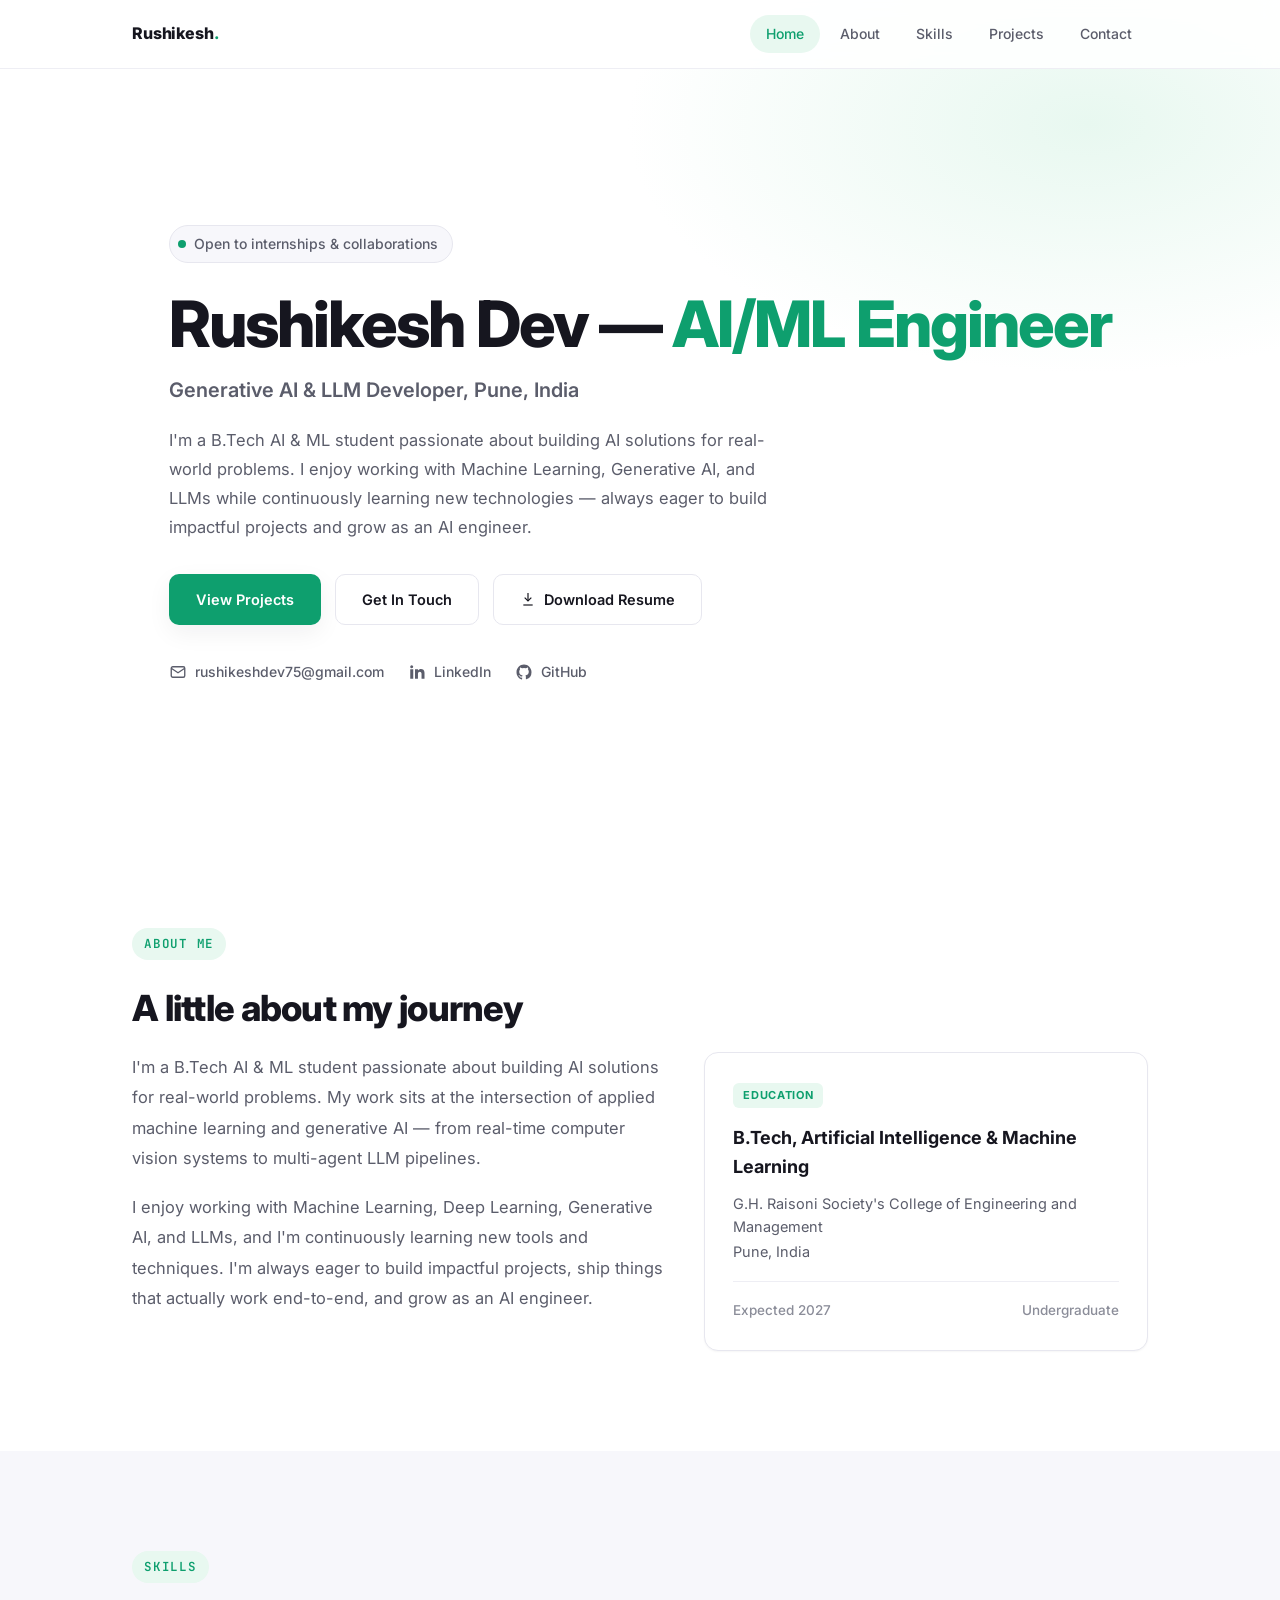
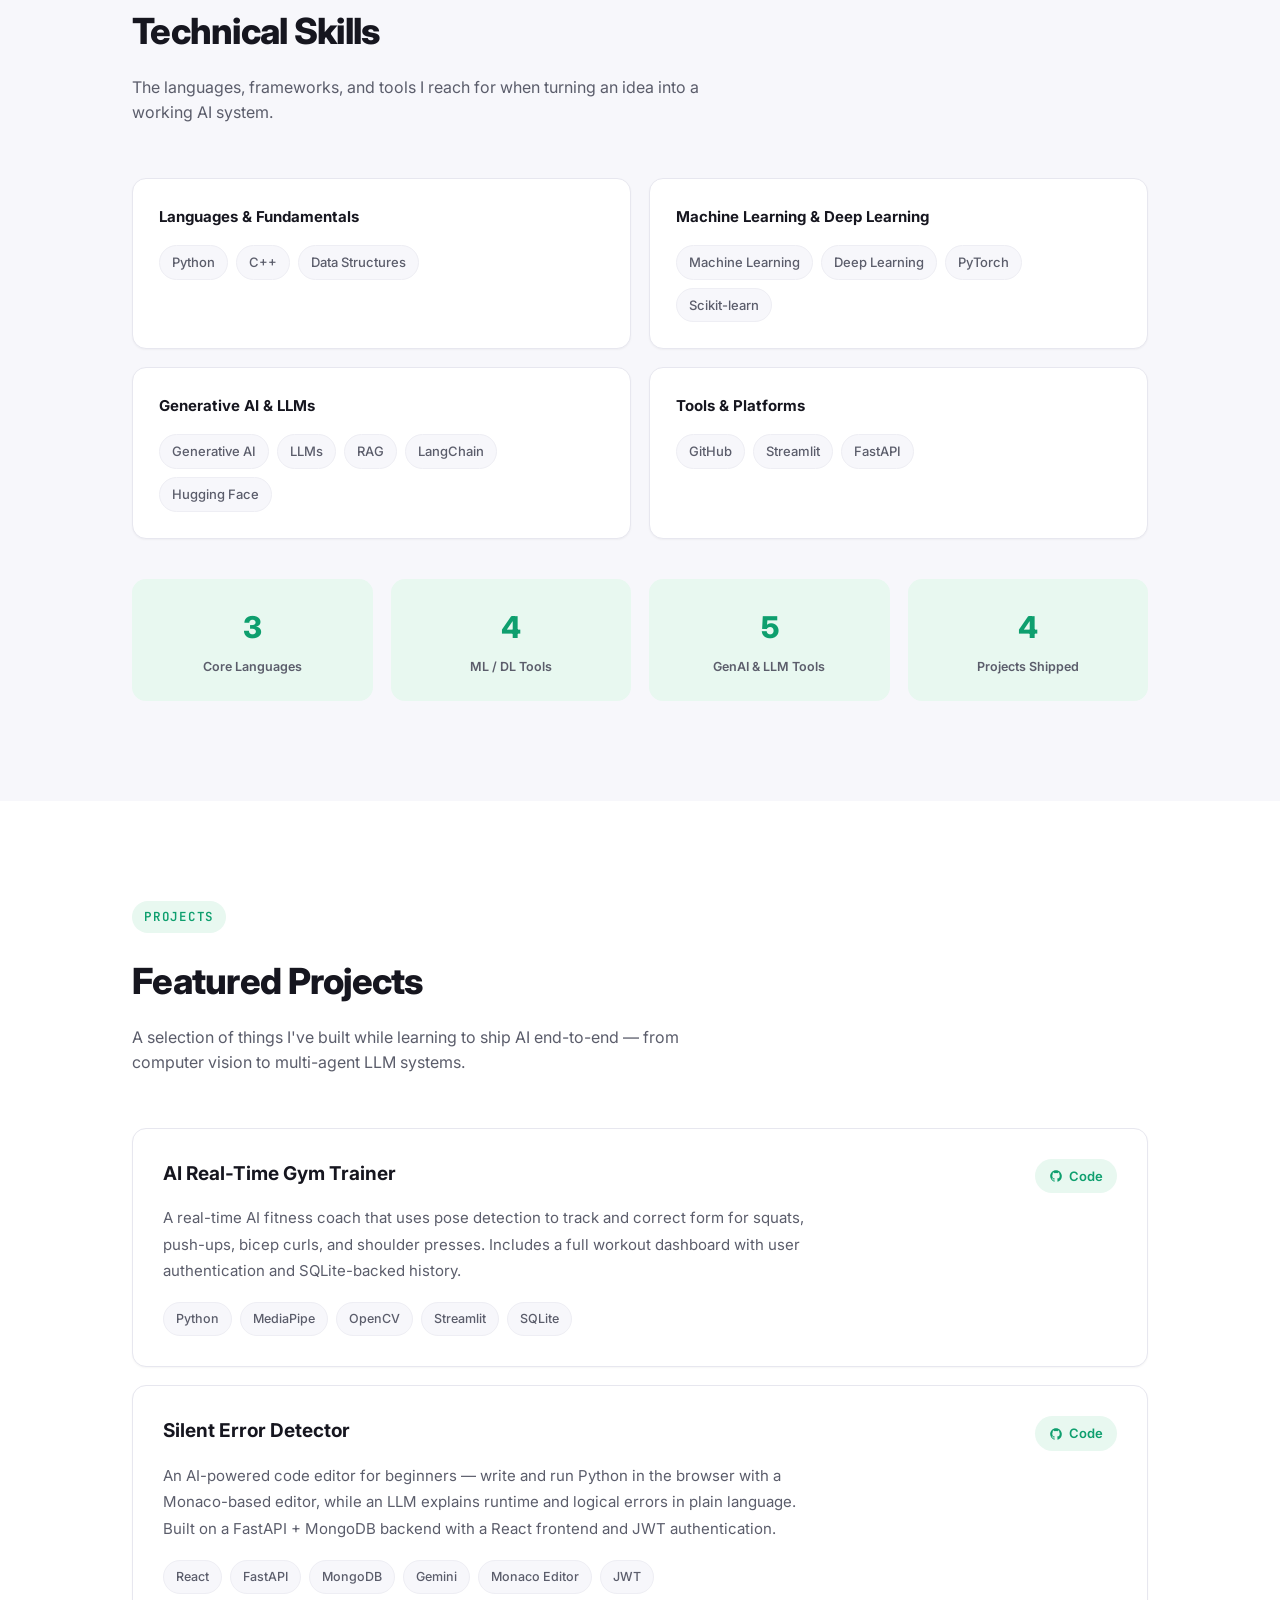
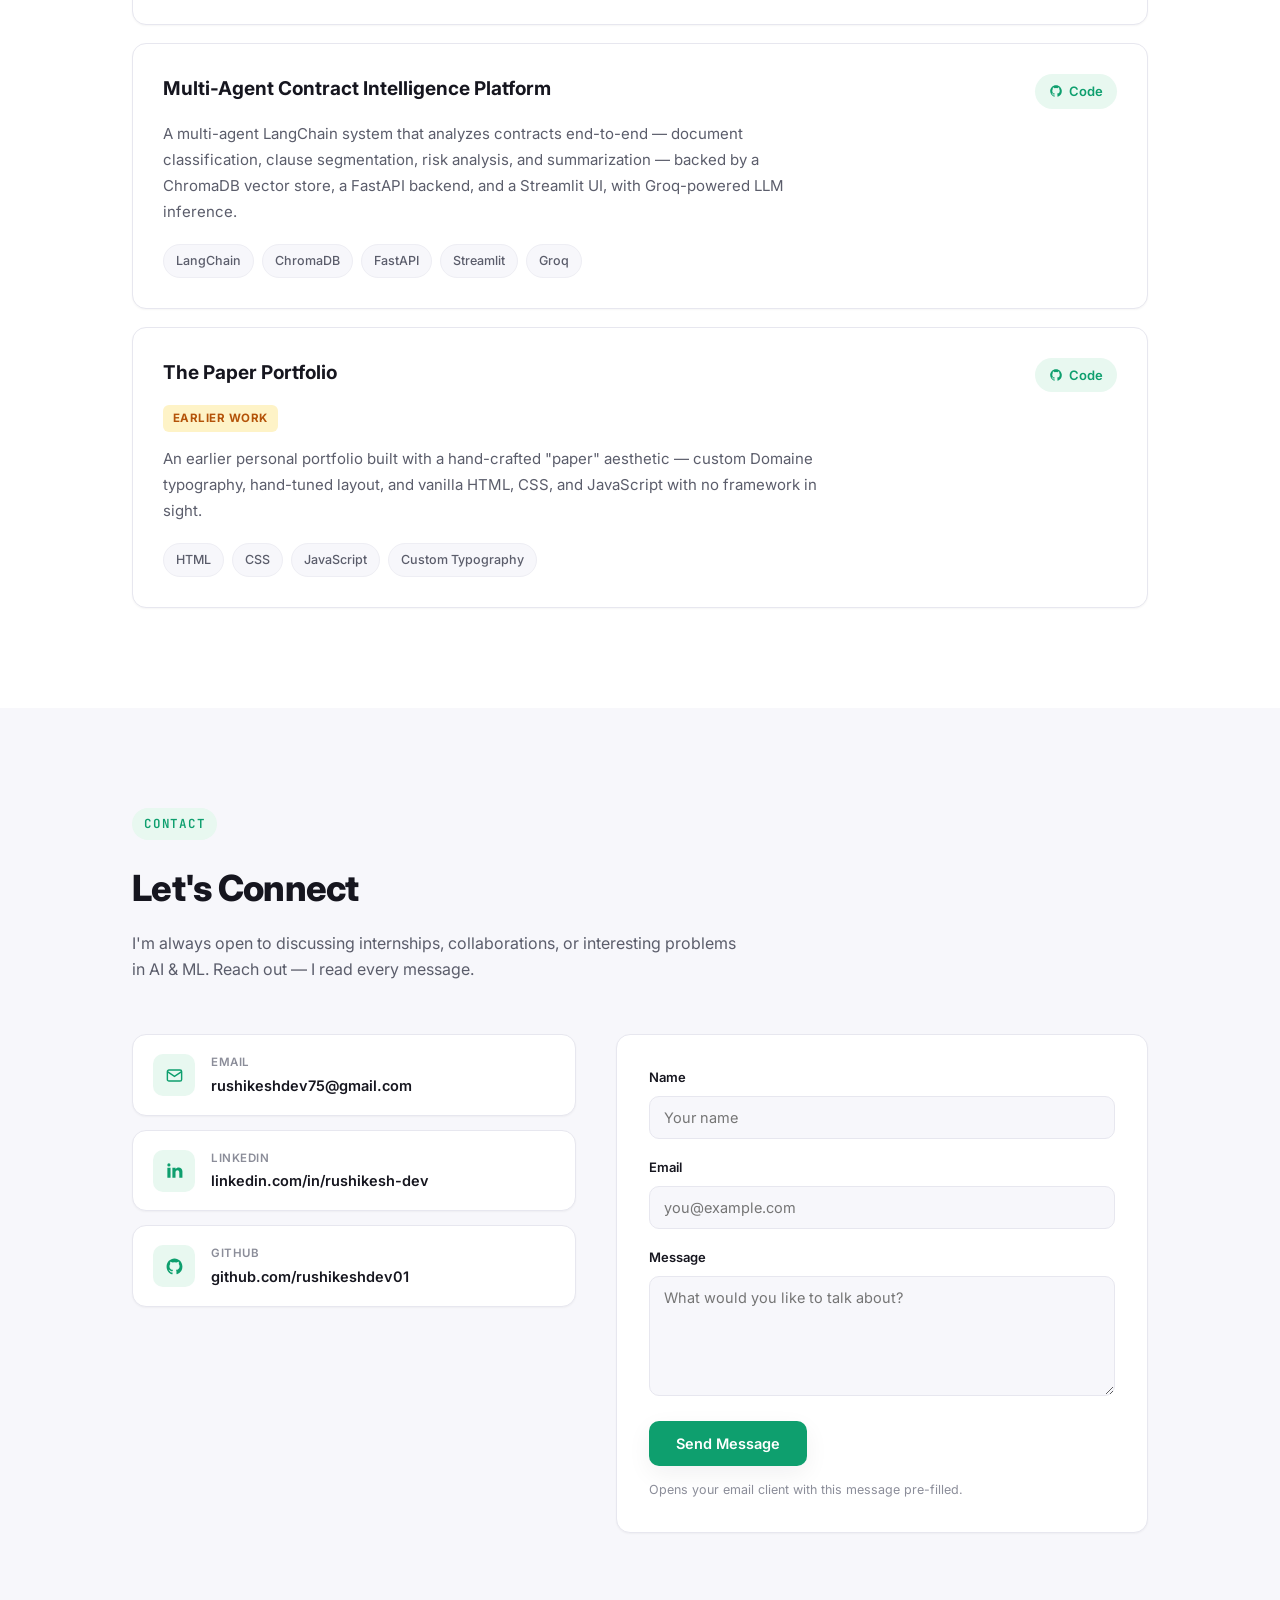
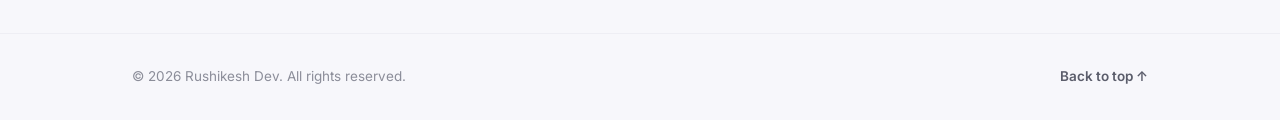
==== index.html @ 5ed6853f "change" ====
<!doctype html>
<html lang="en">
  <head>
    <meta charset="UTF-8" />
    <meta name="viewport" content="width=device-width, initial-scale=1.0" />
    <title>Rushikesh Dev — AI/ML Engineer</title>
    <meta
      name="description"
      content="Rushikesh Dev — B.Tech AI &amp; ML student building real-world AI solutions with Machine Learning, Generative AI, and LLMs."
    />
    <link rel="icon" href="data:," />
    <link rel="preconnect" href="https://fonts.googleapis.com" />
    <link rel="preconnect" href="https://fonts.gstatic.com" crossorigin />
    <link
      href="https://fonts.googleapis.com/css2?family=Inter:wght@400;500;600;700;800&family=JetBrains+Mono:wght@400;500;600&display=swap"
      rel="stylesheet"
    />
    <link rel="stylesheet" href="styles.css" />
  </head>
  <body>
    <header class="site-nav">
      <div class="nav-inner">
        <a href="#home" class="logo"
          >Rushikesh<span class="accent-dot">.</span></a
        >
        <nav class="nav-links" id="navLinks">
          <a href="#home">Home</a>
          <a href="#about">About</a>
          <a href="#skills">Skills</a>
          <a href="#projects">Projects</a>
          <a href="#contact">Contact</a>
        </nav>
        <button
          class="nav-toggle"
          id="navToggle"
          aria-label="Toggle navigation"
          aria-expanded="false"
        >
          <span></span>
        </button>
      </div>
    </header>

    <main>
      <!-- ================= HERO ================= -->
      <section id="home" class="hero">
        <div class="wrap">
          <span class="hero-eyebrow"
            ><span class="pulse"></span>Open to internships &amp;
            collaborations</span
          >
          <h1>
            Rushikesh Dev — <span class="accent-text">AI/ML Engineer</span>
          </h1>
          <p class="role">Generative AI &amp; LLM Developer, Pune, India</p>
          <p class="hero-about">
            I'm a B.Tech AI &amp; ML student passionate about building AI
            solutions for real-world problems. I enjoy working with Machine
            Learning, Generative AI, and LLMs while continuously learning new
            technologies — always eager to build impactful projects and grow as
            an AI engineer.
          </p>
          <div class="hero-actions">
            <a href="#projects" class="btn btn-primary">View Projects</a>
            <a href="#contact" class="btn btn-ghost">Get In Touch</a>
            <a href="resume.pdf" download class="btn btn-ghost">
              <svg
                viewBox="0 0 24 24"
                fill="none"
                stroke="currentColor"
                stroke-width="1.8"
                width="16"
                height="16"
              >
                <path d="M12 3v12" />
                <path d="m7 10 5 5 5-5" />
                <path d="M5 21h14" />
              </svg>
              Download Resume
            </a>
          </div>
          <div class="hero-links">
            <a href="mailto:rushikeshdev75@gmail.com">
              <svg
                viewBox="0 0 24 24"
                fill="none"
                stroke="currentColor"
                stroke-width="1.8"
              >
                <rect x="3" y="5" width="18" height="14" rx="2" />
                <path d="m3 7 9 6 9-6" />
              </svg>
              rushikeshdev75@gmail.com
            </a>
            <a
              href="https://www.linkedin.com/in/rushikesh-dev-4179a4244/"
              target="_blank"
              rel="noopener noreferrer"
            >
              <svg viewBox="0 0 24 24" fill="currentColor">
                <path
                  d="M6.94 5a2 2 0 1 1-4-.002 2 2 0 0 1 4 .002ZM7 8.48H3V21h4V8.48Zm6.32 0H9.34V21h3.94v-6.57c0-3.66 4.77-3.96 4.77 0V21H22v-7.93c0-6.17-7.06-5.94-8.68-2.91V8.48Z"
                />
              </svg>
              LinkedIn
            </a>
            <a
              href="https://github.com/rushikeshdev01"
              target="_blank"
              rel="noopener noreferrer"
            >
              <svg viewBox="0 0 24 24" fill="currentColor">
                <path
                  d="M12 2C6.48 2 2 6.58 2 12.2c0 4.49 2.87 8.3 6.84 9.65.5.1.68-.22.68-.49v-1.9c-2.78.62-3.37-1.36-3.37-1.36-.46-1.2-1.11-1.52-1.11-1.52-.91-.63.07-.62.07-.62 1 .07 1.53 1.05 1.53 1.05.9 1.56 2.34 1.11 2.91.85.09-.66.35-1.11.64-1.37-2.22-.26-4.56-1.13-4.56-5.02 0-1.11.39-2.02 1.03-2.73-.1-.26-.45-1.3.1-2.71 0 0 .84-.27 2.75 1.05a9.3 9.3 0 0 1 5 0c1.9-1.32 2.74-1.05 2.74-1.05.55 1.41.2 2.45.1 2.71.64.71 1.03 1.62 1.03 2.73 0 3.9-2.34 4.76-4.57 5.01.36.32.68.94.68 1.9v2.82c0 .27.18.6.69.49A10.03 10.03 0 0 0 22 12.2C22 6.58 17.52 2 12 2Z"
                />
              </svg>
              GitHub
            </a>
          </div>
        </div>
      </section>

      <!-- ================= ABOUT ================= -->
      <section id="about">
        <div class="wrap">
          <div class="section-inner">
            <span class="eyebrow">About Me</span>
            <h2 class="section-heading">A little about my journey</h2>
          </div>
          <div class="about-grid">
            <div class="about-text">
              <p>
                I'm a B.Tech AI &amp; ML student passionate about building AI
                solutions for real-world problems. My work sits at the
                intersection of applied machine learning and generative AI —
                from real-time computer vision systems to multi-agent LLM
                pipelines.
              </p>
              <p>
                I enjoy working with Machine Learning, Deep Learning, Generative
                AI, and LLMs, and I'm continuously learning new tools and
                techniques. I'm always eager to build impactful projects, ship
                things that actually work end-to-end, and grow as an AI
                engineer.
              </p>
            </div>
            <div class="edu-card">
              <span class="edu-badge">EDUCATION</span>
              <div class="edu-degree">
                B.Tech, Artificial Intelligence &amp; Machine Learning
              </div>
              <div class="edu-school">
                G.H. Raisoni Society's College of Engineering and Management
              </div>
              <div class="edu-school">Pune, India</div>
              <div class="edu-meta">
                <span>Expected 2027</span>
                <span>Undergraduate</span>
              </div>
            </div>
          </div>
        </div>
      </section>

      <!-- ================= SKILLS ================= -->
      <section id="skills" style="background: var(--bg-soft)">
        <div class="wrap">
          <div class="section-inner">
            <span class="eyebrow">Skills</span>
            <h2 class="section-heading">Technical Skills</h2>
            <p class="section-lede">
              The languages, frameworks, and tools I reach for when turning an
              idea into a working AI system.
            </p>
          </div>

          <div class="skills-grid">
            <div class="skill-card">
              <h3>Languages &amp; Fundamentals</h3>
              <div class="tag-row">
                <span class="tag">Python</span>
                <span class="tag">C++</span>
                <span class="tag">Data Structures</span>
              </div>
            </div>
            <div class="skill-card">
              <h3>Machine Learning &amp; Deep Learning</h3>
              <div class="tag-row">
                <span class="tag">Machine Learning</span>
                <span class="tag">Deep Learning</span>
                <span class="tag">PyTorch</span>
                <span class="tag">Scikit-learn</span>
              </div>
            </div>
            <div class="skill-card">
              <h3>Generative AI &amp; LLMs</h3>
              <div class="tag-row">
                <span class="tag">Generative AI</span>
                <span class="tag">LLMs</span>
                <span class="tag">RAG</span>
                <span class="tag">LangChain</span>
                <span class="tag">Hugging Face</span>
              </div>
            </div>
            <div class="skill-card">
              <h3>Tools &amp; Platforms</h3>
              <div class="tag-row">
                <span class="tag">GitHub</span>
                <span class="tag">Streamlit</span>
                <span class="tag">FastAPI</span>
              </div>
            </div>
          </div>

          <div class="skills-stats">
            <div class="stat">
              <div class="num">3</div>
              <div class="label">Core Languages</div>
            </div>
            <div class="stat">
              <div class="num">4</div>
              <div class="label">ML / DL Tools</div>
            </div>
            <div class="stat">
              <div class="num">5</div>
              <div class="label">GenAI &amp; LLM Tools</div>
            </div>
            <div class="stat">
              <div class="num">4</div>
              <div class="label">Projects Shipped</div>
            </div>
          </div>
        </div>
      </section>

      <!-- ================= PROJECTS ================= -->
      <section id="projects">
        <div class="wrap">
          <div class="section-inner">
            <span class="eyebrow">Projects</span>
            <h2 class="section-heading">Featured Projects</h2>
            <p class="section-lede">
              A selection of things I've built while learning to ship AI
              end-to-end — from computer vision to multi-agent LLM systems.
            </p>
          </div>

          <div class="projects-list">
            <article class="project-card">
              <div class="project-head">
                <h3 class="project-title">AI Real-Time Gym Trainer</h3>
                <a
                  class="project-link"
                  href="https://github.com/rushikeshdev01/real-time-ai-gym-trainer"
                  target="_blank"
                  rel="noopener noreferrer"
                >
                  <svg viewBox="0 0 24 24" fill="currentColor">
                    <path
                      d="M12 2C6.48 2 2 6.58 2 12.2c0 4.49 2.87 8.3 6.84 9.65.5.1.68-.22.68-.49v-1.9c-2.78.62-3.37-1.36-3.37-1.36-.46-1.2-1.11-1.52-1.11-1.52-.91-.63.07-.62.07-.62 1 .07 1.53 1.05 1.53 1.05.9 1.56 2.34 1.11 2.91.85.09-.66.35-1.11.64-1.37-2.22-.26-4.56-1.13-4.56-5.02 0-1.11.39-2.02 1.03-2.73-.1-.26-.45-1.3.1-2.71 0 0 .84-.27 2.75 1.05a9.3 9.3 0 0 1 5 0c1.9-1.32 2.74-1.05 2.74-1.05.55 1.41.2 2.45.1 2.71.64.71 1.03 1.62 1.03 2.73 0 3.9-2.34 4.76-4.57 5.01.36.32.68.94.68 1.9v2.82c0 .27.18.6.69.49A10.03 10.03 0 0 0 22 12.2C22 6.58 17.52 2 12 2Z"
                    />
                  </svg>
                  Code
                </a>
              </div>
              <p class="project-desc">
                A real-time AI fitness coach that uses pose detection to track
                and correct form for squats, push-ups, bicep curls, and shoulder
                presses. Includes a full workout dashboard with user
                authentication and SQLite-backed history.
              </p>
              <div class="project-tags">
                <span class="tag">Python</span>
                <span class="tag">MediaPipe</span>
                <span class="tag">OpenCV</span>
                <span class="tag">Streamlit</span>
                <span class="tag">SQLite</span>
              </div>
            </article>

            <article class="project-card">
              <div class="project-head">
                <h3 class="project-title">Silent Error Detector</h3>
                <a
                  class="project-link"
                  href="https://github.com/rushikeshdev01/silent-error-detector"
                  target="_blank"
                  rel="noopener noreferrer"
                >
                  <svg viewBox="0 0 24 24" fill="currentColor">
                    <path
                      d="M12 2C6.48 2 2 6.58 2 12.2c0 4.49 2.87 8.3 6.84 9.65.5.1.68-.22.68-.49v-1.9c-2.78.62-3.37-1.36-3.37-1.36-.46-1.2-1.11-1.52-1.11-1.52-.91-.63.07-.62.07-.62 1 .07 1.53 1.05 1.53 1.05.9 1.56 2.34 1.11 2.91.85.09-.66.35-1.11.64-1.37-2.22-.26-4.56-1.13-4.56-5.02 0-1.11.39-2.02 1.03-2.73-.1-.26-.45-1.3.1-2.71 0 0 .84-.27 2.75 1.05a9.3 9.3 0 0 1 5 0c1.9-1.32 2.74-1.05 2.74-1.05.55 1.41.2 2.45.1 2.71.64.71 1.03 1.62 1.03 2.73 0 3.9-2.34 4.76-4.57 5.01.36.32.68.94.68 1.9v2.82c0 .27.18.6.69.49A10.03 10.03 0 0 0 22 12.2C22 6.58 17.52 2 12 2Z"
                    />
                  </svg>
                  Code
                </a>
              </div>
              <p class="project-desc">
                An AI-powered code editor for beginners — write and run Python
                in the browser with a Monaco-based editor, while an LLM explains
                runtime and logical errors in plain language. Built on a FastAPI
                + MongoDB backend with a React frontend and JWT authentication.
              </p>
              <div class="project-tags">
                <span class="tag">React</span>
                <span class="tag">FastAPI</span>
                <span class="tag">MongoDB</span>
                <span class="tag">Gemini</span>
                <span class="tag">Monaco Editor</span>
                <span class="tag">JWT</span>
              </div>
            </article>

            <article class="project-card">
              <div class="project-head">
                <h3 class="project-title">
                  Multi-Agent Contract Intelligence Platform
                </h3>
                <a
                  class="project-link"
                  href="https://github.com/rushikeshdev01/contract-intelligence-platform"
                  target="_blank"
                  rel="noopener noreferrer"
                >
                  <svg viewBox="0 0 24 24" fill="currentColor">
                    <path
                      d="M12 2C6.48 2 2 6.58 2 12.2c0 4.49 2.87 8.3 6.84 9.65.5.1.68-.22.68-.49v-1.9c-2.78.62-3.37-1.36-3.37-1.36-.46-1.2-1.11-1.52-1.11-1.52-.91-.63.07-.62.07-.62 1 .07 1.53 1.05 1.53 1.05.9 1.56 2.34 1.11 2.91.85.09-.66.35-1.11.64-1.37-2.22-.26-4.56-1.13-4.56-5.02 0-1.11.39-2.02 1.03-2.73-.1-.26-.45-1.3.1-2.71 0 0 .84-.27 2.75 1.05a9.3 9.3 0 0 1 5 0c1.9-1.32 2.74-1.05 2.74-1.05.55 1.41.2 2.45.1 2.71.64.71 1.03 1.62 1.03 2.73 0 3.9-2.34 4.76-4.57 5.01.36.32.68.94.68 1.9v2.82c0 .27.18.6.69.49A10.03 10.03 0 0 0 22 12.2C22 6.58 17.52 2 12 2Z"
                    />
                  </svg>
                  Code
                </a>
              </div>
              <p class="project-desc">
                A multi-agent LangChain system that analyzes contracts
                end-to-end — document classification, clause segmentation, risk
                analysis, and summarization — backed by a ChromaDB vector store,
                a FastAPI backend, and a Streamlit UI, with Groq-powered LLM
                inference.
              </p>
              <div class="project-tags">
                <span class="tag">LangChain</span>
                <span class="tag">ChromaDB</span>
                <span class="tag">FastAPI</span>
                <span class="tag">Streamlit</span>
                <span class="tag">Groq</span>
              </div>
            </article>

            <article class="project-card">
              <div class="project-head">
                <h3 class="project-title">The Paper Portfolio</h3>
                <a
                  class="project-link"
                  href="https://github.com/rushikeshdev01/The-Paper-Portfolio"
                  target="_blank"
                  rel="noopener noreferrer"
                >
                  <svg viewBox="0 0 24 24" fill="currentColor">
                    <path
                      d="M12 2C6.48 2 2 6.58 2 12.2c0 4.49 2.87 8.3 6.84 9.65.5.1.68-.22.68-.49v-1.9c-2.78.62-3.37-1.36-3.37-1.36-.46-1.2-1.11-1.52-1.11-1.52-.91-.63.07-.62.07-.62 1 .07 1.53 1.05 1.53 1.05.9 1.56 2.34 1.11 2.91.85.09-.66.35-1.11.64-1.37-2.22-.26-4.56-1.13-4.56-5.02 0-1.11.39-2.02 1.03-2.73-.1-.26-.45-1.3.1-2.71 0 0 .84-.27 2.75 1.05a9.3 9.3 0 0 1 5 0c1.9-1.32 2.74-1.05 2.74-1.05.55 1.41.2 2.45.1 2.71.64.71 1.03 1.62 1.03 2.73 0 3.9-2.34 4.76-4.57 5.01.36.32.68.94.68 1.9v2.82c0 .27.18.6.69.49A10.03 10.03 0 0 0 22 12.2C22 6.58 17.52 2 12 2Z"
                    />
                  </svg>
                  Code
                </a>
              </div>
              <span class="project-note">Earlier work</span>
              <p class="project-desc">
                An earlier personal portfolio built with a hand-crafted "paper"
                aesthetic — custom Domaine typography, hand-tuned layout, and
                vanilla HTML, CSS, and JavaScript with no framework in sight.
              </p>
              <div class="project-tags">
                <span class="tag">HTML</span>
                <span class="tag">CSS</span>
                <span class="tag">JavaScript</span>
                <span class="tag">Custom Typography</span>
              </div>
            </article>
          </div>
        </div>
      </section>

      <!-- ================= CONTACT ================= -->
      <section id="contact" style="background: var(--bg-soft)">
        <div class="wrap">
          <div class="section-inner">
            <span class="eyebrow">Contact</span>
            <h2 class="section-heading">Let's Connect</h2>
            <p class="section-lede">
              I'm always open to discussing internships, collaborations, or
              interesting problems in AI &amp; ML. Reach out — I read every
              message.
            </p>
          </div>

          <div class="contact-grid">
            <div class="contact-cards">
              <a class="contact-card" href="mailto:rushikeshdev75@gmail.com">
                <div class="contact-icon">
                  <svg
                    viewBox="0 0 24 24"
                    fill="none"
                    stroke="currentColor"
                    stroke-width="1.8"
                  >
                    <rect x="3" y="5" width="18" height="14" rx="2" />
                    <path d="m3 7 9 6 9-6" />
                  </svg>
                </div>
                <div>
                  <div class="label">Email</div>
                  <div class="value">rushikeshdev75@gmail.com</div>
                </div>
              </a>
              <a
                class="contact-card"
                href="https://www.linkedin.com/in/rushikesh-dev-4179a4244/"
                target="_blank"
                rel="noopener noreferrer"
              >
                <div class="contact-icon">
                  <svg viewBox="0 0 24 24" fill="currentColor">
                    <path
                      d="M6.94 5a2 2 0 1 1-4-.002 2 2 0 0 1 4 .002ZM7 8.48H3V21h4V8.48Zm6.32 0H9.34V21h3.94v-6.57c0-3.66 4.77-3.96 4.77 0V21H22v-7.93c0-6.17-7.06-5.94-8.68-2.91V8.48Z"
                    />
                  </svg>
                </div>
                <div>
                  <div class="label">LinkedIn</div>
                  <div class="value">linkedin.com/in/rushikesh-dev</div>
                </div>
              </a>
              <a
                class="contact-card"
                href="https://github.com/rushikeshdev01"
                target="_blank"
                rel="noopener noreferrer"
              >
                <div class="contact-icon">
                  <svg viewBox="0 0 24 24" fill="currentColor">
                    <path
                      d="M12 2C6.48 2 2 6.58 2 12.2c0 4.49 2.87 8.3 6.84 9.65.5.1.68-.22.68-.49v-1.9c-2.78.62-3.37-1.36-3.37-1.36-.46-1.2-1.11-1.52-1.11-1.52-.91-.63.07-.62.07-.62 1 .07 1.53 1.05 1.53 1.05.9 1.56 2.34 1.11 2.91.85.09-.66.35-1.11.64-1.37-2.22-.26-4.56-1.13-4.56-5.02 0-1.11.39-2.02 1.03-2.73-.1-.26-.45-1.3.1-2.71 0 0 .84-.27 2.75 1.05a9.3 9.3 0 0 1 5 0c1.9-1.32 2.74-1.05 2.74-1.05.55 1.41.2 2.45.1 2.71.64.71 1.03 1.62 1.03 2.73 0 3.9-2.34 4.76-4.57 5.01.36.32.68.94.68 1.9v2.82c0 .27.18.6.69.49A10.03 10.03 0 0 0 22 12.2C22 6.58 17.52 2 12 2Z"
                    />
                  </svg>
                </div>
                <div>
                  <div class="label">GitHub</div>
                  <div class="value">github.com/rushikeshdev01</div>
                </div>
              </a>
            </div>

            <form class="contact-form" id="contactForm">
              <div class="form-row">
                <label for="name">Name</label>
                <input
                  type="text"
                  id="name"
                  name="name"
                  placeholder="Your name"
                  required
                />
              </div>
              <div class="form-row">
                <label for="email">Email</label>
                <input
                  type="email"
                  id="email"
                  name="email"
                  placeholder="you@example.com"
                  required
                />
              </div>
              <div class="form-row">
                <label for="message">Message</label>
                <textarea
                  id="message"
                  name="message"
                  placeholder="What would you like to talk about?"
                  required
                ></textarea>
              </div>
              <button type="submit" class="btn btn-primary">
                Send Message
              </button>
              <p class="form-note">
                Opens your email client with this message pre-filled.
              </p>
            </form>
          </div>
        </div>
      </section>
    </main>

    <footer>
      <div class="wrap footer-inner">
        <span
          >© <span id="year"></span> Rushikesh Dev. All rights reserved.</span
        >
        <a href="#home">Back to top ↑</a>
      </div>
    </footer>

    <script src="script.js"></script>
  </body>
</html>
---- styles.css ----
/* ============ Tokens ============ */
:root {
  --bg: #ffffff;
  --bg-soft: #f7f7fb;
  --surface: #ffffff;
  --border: #e7e7ef;
  --border-soft: #eeeef4;
  --text-primary: #16161f;
  --text-secondary: #5b5d6b;
  --text-muted: #8b8d99;
  --accent: #0e9f6e;
  --accent-hover: #0b8a5f;
  --accent-dim: #e8f8f0;
  --accent-text-on: #ffffff;
  --shadow-sm: 0 1px 2px rgba(16, 16, 30, 0.04);
  --shadow-md: 0 8px 24px rgba(16, 16, 30, 0.06);
  --shadow-lg: 0 16px 40px rgba(16, 16, 30, 0.09);
  --font-body: "Inter", sans-serif;
  --font-mono: "JetBrains Mono", monospace;
  --max-width: 1080px;
  --radius: 14px;
  --radius-sm: 8px;
  --transition: 200ms cubic-bezier(0.4, 0, 0.2, 1);
}

/* ============ Reset ============ */
*,
*::before,
*::after {
  box-sizing: border-box;
}
html {
  scroll-behavior: smooth;
}
@media (prefers-reduced-motion: reduce) {
  html {
    scroll-behavior: auto;
  }
  *,
  *::before,
  *::after {
    animation-duration: 0.001ms !important;
    animation-iteration-count: 1 !important;
    transition-duration: 0.001ms !important;
  }
}
body {
  margin: 0;
  background: var(--bg);
  color: var(--text-primary);
  font-family: var(--font-body);
  font-size: 16px;
  line-height: 1.6;
  -webkit-font-smoothing: antialiased;
}
img {
  max-width: 100%;
  display: block;
}
a {
  color: inherit;
  text-decoration: none;
}
ul {
  list-style: none;
  margin: 0;
  padding: 0;
}
h1,
h2,
h3,
h4 {
  font-family: var(--font-body);
  margin: 0;
}
p {
  margin: 0;
}
button {
  font-family: inherit;
  cursor: pointer;
}
:focus-visible {
  outline: 2px solid var(--accent);
  outline-offset: 3px;
}

/* ============ Layout helpers ============ */
.wrap {
  max-width: var(--max-width);
  margin: 0 auto;
  padding: 0 32px;
}
section {
  position: relative;
  padding: 100px 0;
}
.section-inner {
  position: relative;
}

.eyebrow {
  display: inline-flex;
  align-items: center;
  gap: 8px;
  font-family: var(--font-mono);
  font-size: 12.5px;
  font-weight: 600;
  color: var(--accent);
  letter-spacing: 0.06em;
  text-transform: uppercase;
  background: var(--accent-dim);
  padding: 6px 12px;
  border-radius: 20px;
  margin-bottom: 20px;
}

.section-heading {
  font-size: clamp(28px, 4vw, 36px);
  font-weight: 800;
  color: var(--text-primary);
  margin-bottom: 14px;
  letter-spacing: -0.02em;
}
.section-lede {
  color: var(--text-secondary);
  font-size: 16px;
  max-width: 620px;
  margin-bottom: 52px;
}

/* ============ Nav ============ */
header.site-nav {
  position: fixed;
  top: 0;
  left: 0;
  right: 0;
  z-index: 100;
  background: rgba(255, 255, 255, 0.85);
  backdrop-filter: blur(10px);
  -webkit-backdrop-filter: blur(10px);
  border-bottom: 1px solid var(--border-soft);
}
.nav-inner {
  max-width: var(--max-width);
  margin: 0 auto;
  padding: 0 32px;
  height: 68px;
  display: flex;
  align-items: center;
  justify-content: space-between;
}
.logo {
  font-size: 16px;
  font-weight: 800;
  color: var(--text-primary);
  letter-spacing: -0.01em;
}
.logo .accent-dot {
  color: var(--accent);
}
.nav-links {
  display: flex;
  gap: 4px;
  align-items: center;
}
.nav-links a {
  font-size: 14px;
  font-weight: 500;
  color: var(--text-secondary);
  padding: 8px 16px;
  border-radius: 20px;
  transition:
    color var(--transition),
    background var(--transition);
}
.nav-links a:hover {
  color: var(--text-primary);
  background: var(--bg-soft);
}
.nav-links a.active {
  color: var(--accent);
  background: var(--accent-dim);
}

.nav-toggle {
  display: none;
  background: none;
  border: 1px solid var(--border);
  border-radius: 8px;
  width: 40px;
  height: 40px;
  align-items: center;
  justify-content: center;
  color: var(--text-primary);
}
.nav-toggle span,
.nav-toggle span::before,
.nav-toggle span::after {
  content: "";
  display: block;
  width: 18px;
  height: 2px;
  background: currentColor;
  position: relative;
  transition:
    transform var(--transition),
    opacity var(--transition);
}
.nav-toggle span::before {
  position: absolute;
  top: -6px;
}
.nav-toggle span::after {
  position: absolute;
  top: 6px;
}
.nav-toggle.open span {
  background: transparent;
}
.nav-toggle.open span::before {
  transform: translateY(6px) rotate(45deg);
}
.nav-toggle.open span::after {
  transform: translateY(-6px) rotate(-45deg);
}

/* ============ Hero ============ */
.hero {
  min-height: 92vh;
  display: flex;
  align-items: center;
  padding: 140px 0 60px;
  background: radial-gradient(
    ellipse 60% 50% at 85% 15%,
    var(--accent-dim),
    transparent 60%
  );
}
.hero-eyebrow {
  display: inline-flex;
  align-items: center;
  gap: 8px;
  font-size: 14px;
  font-weight: 500;
  color: var(--text-secondary);
  background: var(--bg-soft);
  border: 1px solid var(--border);
  padding: 7px 14px 7px 8px;
  border-radius: 24px;
  margin-bottom: 26px;
}
.hero-eyebrow .pulse {
  width: 8px;
  height: 8px;
  border-radius: 50%;
  background: var(--accent);
}

.hero h1 {
  font-size: clamp(38px, 6vw, 64px);
  font-weight: 800;
  letter-spacing: -0.03em;
  line-height: 1.08;
  color: var(--text-primary);
}
.hero h1 .accent-text {
  color: var(--accent);
}
.hero .role {
  font-size: clamp(16px, 2vw, 20px);
  font-weight: 600;
  color: var(--text-secondary);
  margin-top: 16px;
}

.hero-about {
  max-width: 600px;
  color: var(--text-secondary);
  font-size: 16.5px;
  margin-top: 20px;
  line-height: 1.75;
}

.hero-actions {
  display: flex;
  flex-wrap: wrap;
  gap: 14px;
  margin-top: 32px;
}
.btn {
  font-size: 14.5px;
  font-weight: 600;
  padding: 13px 26px;
  border-radius: 10px;
  border: 1px solid transparent;
  transition:
    transform var(--transition),
    background var(--transition),
    border-color var(--transition),
    color var(--transition),
    box-shadow var(--transition);
  display: inline-flex;
  align-items: center;
  gap: 8px;
}
.btn-primary {
  background: var(--accent);
  color: var(--accent-text-on);
  box-shadow: var(--shadow-md);
}
.btn-primary:hover {
  background: var(--accent-hover);
  transform: translateY(-2px);
  box-shadow: var(--shadow-lg);
}
.btn-ghost {
  border-color: var(--border);
  color: var(--text-primary);
  background: var(--surface);
}
.btn-ghost:hover {
  border-color: var(--accent);
  color: var(--accent);
  transform: translateY(-2px);
}

.hero-links {
  display: flex;
  gap: 24px;
  margin-top: 36px;
  flex-wrap: wrap;
}
.hero-links a {
  display: flex;
  align-items: center;
  gap: 8px;
  font-size: 14px;
  font-weight: 500;
  color: var(--text-secondary);
  transition: color var(--transition);
}
.hero-links a:hover {
  color: var(--accent);
}
.hero-links svg {
  width: 18px;
  height: 18px;
  flex-shrink: 0;
}

/* ============ About ============ */
.about-grid {
  display: grid;
  grid-template-columns: 1.2fr 1fr;
  gap: 40px;
  align-items: start;
}
.about-text p {
  color: var(--text-secondary);
  font-size: 16.5px;
  line-height: 1.85;
}
.about-text p + p {
  margin-top: 18px;
}

.edu-card {
  background: var(--surface);
  border: 1px solid var(--border);
  border-radius: var(--radius);
  padding: 28px;
  position: relative;
  box-shadow: var(--shadow-sm);
  transition:
    box-shadow var(--transition),
    transform var(--transition);
}
.edu-card:hover {
  box-shadow: var(--shadow-md);
  transform: translateY(-3px);
}
.edu-badge {
  display: inline-block;
  font-size: 11px;
  font-weight: 700;
  letter-spacing: 0.06em;
  color: var(--accent);
  background: var(--accent-dim);
  padding: 4px 10px;
  border-radius: 6px;
  margin-bottom: 16px;
}
.edu-degree {
  font-size: 18px;
  font-weight: 700;
  color: var(--text-primary);
  margin-bottom: 10px;
}
.edu-school {
  color: var(--text-secondary);
  font-size: 14.5px;
  margin-bottom: 2px;
}
.edu-meta {
  display: flex;
  justify-content: space-between;
  margin-top: 18px;
  padding-top: 18px;
  border-top: 1px solid var(--border-soft);
  font-size: 13.5px;
  color: var(--text-muted);
  font-weight: 500;
}

/* ============ Skills ============ */
.skills-grid {
  display: grid;
  grid-template-columns: repeat(2, 1fr);
  gap: 18px;
}
.skill-card {
  background: var(--surface);
  border: 1px solid var(--border);
  border-radius: var(--radius);
  padding: 26px;
  box-shadow: var(--shadow-sm);
  transition:
    box-shadow var(--transition),
    transform var(--transition);
}
.skill-card:hover {
  box-shadow: var(--shadow-md);
  transform: translateY(-3px);
}
.skill-card h3 {
  font-size: 15px;
  font-weight: 700;
  color: var(--text-primary);
  margin-bottom: 16px;
}
.tag-row {
  display: flex;
  flex-wrap: wrap;
  gap: 8px;
}
.tag {
  font-size: 13px;
  font-weight: 500;
  color: var(--text-secondary);
  background: var(--bg-soft);
  border: 1px solid var(--border-soft);
  padding: 6px 12px;
  border-radius: 20px;
}

.skills-stats {
  display: grid;
  grid-template-columns: repeat(4, 1fr);
  gap: 18px;
  margin-top: 40px;
}
.stat {
  text-align: center;
  padding: 24px 10px;
  background: var(--accent-dim);
  border-radius: var(--radius);
}
.stat .num {
  font-size: 30px;
  font-weight: 800;
  color: var(--accent);
  letter-spacing: -0.02em;
}
.stat .label {
  font-size: 12.5px;
  font-weight: 600;
  color: var(--text-secondary);
  margin-top: 6px;
}

/* ============ Projects ============ */
.projects-list {
  display: flex;
  flex-direction: column;
  gap: 18px;
}
.project-card {
  background: var(--surface);
  border: 1px solid var(--border);
  border-radius: var(--radius);
  padding: 30px;
  box-shadow: var(--shadow-sm);
  transition:
    box-shadow var(--transition),
    transform var(--transition),
    border-color var(--transition);
}
.project-card:hover {
  box-shadow: var(--shadow-lg);
  transform: translateY(-3px);
  border-color: var(--accent);
}
.project-head {
  display: flex;
  justify-content: space-between;
  align-items: flex-start;
  gap: 16px;
  flex-wrap: wrap;
  margin-bottom: 12px;
}
.project-title {
  font-size: 19px;
  font-weight: 700;
  color: var(--text-primary);
}
.project-link {
  display: flex;
  align-items: center;
  gap: 6px;
  font-size: 13px;
  font-weight: 600;
  color: var(--accent);
  background: var(--accent-dim);
  padding: 7px 14px;
  border-radius: 20px;
  white-space: nowrap;
  transition: background var(--transition);
}
.project-link:hover {
  background: #e3ddfa;
}
.project-link svg {
  width: 14px;
  height: 14px;
}
.project-desc {
  color: var(--text-secondary);
  font-size: 15px;
  line-height: 1.75;
  margin-bottom: 18px;
  max-width: 660px;
}
.project-tags {
  display: flex;
  flex-wrap: wrap;
  gap: 8px;
}
.project-tags .tag {
  font-size: 12.5px;
}
.project-note {
  font-size: 11.5px;
  font-weight: 700;
  letter-spacing: 0.04em;
  text-transform: uppercase;
  color: #b45309;
  background: #fef3c7;
  display: inline-block;
  padding: 4px 10px;
  border-radius: 6px;
  margin-bottom: 14px;
}

/* ============ Contact ============ */
.contact-grid {
  display: grid;
  grid-template-columns: 1fr 1.2fr;
  gap: 40px;
}
.contact-cards {
  display: flex;
  flex-direction: column;
  gap: 14px;
}
.contact-card {
  display: flex;
  align-items: center;
  gap: 16px;
  background: var(--surface);
  border: 1px solid var(--border);
  border-radius: var(--radius);
  padding: 18px 20px;
  box-shadow: var(--shadow-sm);
  transition:
    box-shadow var(--transition),
    transform var(--transition);
}
.contact-card:hover {
  box-shadow: var(--shadow-md);
  transform: translateX(4px);
}
.contact-icon {
  width: 42px;
  height: 42px;
  border-radius: 10px;
  background: var(--accent-dim);
  color: var(--accent);
  display: flex;
  align-items: center;
  justify-content: center;
  flex-shrink: 0;
}
.contact-icon svg {
  width: 19px;
  height: 19px;
}
.contact-card .label {
  font-size: 11.5px;
  color: var(--text-muted);
  font-weight: 600;
  text-transform: uppercase;
  letter-spacing: 0.05em;
}
.contact-card .value {
  font-size: 14.5px;
  color: var(--text-primary);
  font-weight: 600;
  margin-top: 2px;
  word-break: break-word;
}

.contact-form {
  background: var(--surface);
  border: 1px solid var(--border);
  border-radius: var(--radius);
  padding: 32px;
  box-shadow: var(--shadow-sm);
}
.form-row {
  margin-bottom: 18px;
}
.form-row label {
  display: block;
  font-size: 13px;
  font-weight: 600;
  color: var(--text-primary);
  margin-bottom: 8px;
}
.form-row input,
.form-row textarea {
  width: 100%;
  background: var(--bg-soft);
  border: 1px solid var(--border);
  border-radius: 10px;
  padding: 12px 14px;
  color: var(--text-primary);
  font-family: var(--font-body);
  font-size: 14.5px;
  transition:
    border-color var(--transition),
    background var(--transition);
}
.form-row input:focus,
.form-row textarea:focus {
  border-color: var(--accent);
  background: var(--surface);
  outline: none;
}
.form-row textarea {
  resize: vertical;
  min-height: 120px;
}
.form-note {
  font-size: 12.5px;
  color: var(--text-muted);
  margin-top: 14px;
}

/* ============ Footer ============ */
footer {
  border-top: 1px solid var(--border-soft);
  padding: 32px 0;
  background: var(--bg-soft);
}
.footer-inner {
  display: flex;
  justify-content: space-between;
  align-items: center;
  flex-wrap: wrap;
  gap: 12px;
  font-size: 13.5px;
  color: var(--text-muted);
}
.footer-inner a {
  color: var(--text-secondary);
  font-weight: 600;
  transition: color var(--transition);
}
.footer-inner a:hover {
  color: var(--accent);
}

/* ============ Responsive ============ */
@media (max-width: 860px) {
  .about-grid,
  .contact-grid {
    grid-template-columns: 1fr;
  }
  .skills-grid {
    grid-template-columns: 1fr;
  }
  .skills-stats {
    grid-template-columns: repeat(2, 1fr);
  }
  section {
    padding: 76px 0;
  }
}

@media (max-width: 680px) {
  .wrap {
    padding: 0 20px;
  }
  .nav-inner {
    padding: 0 20px;
  }
  .nav-links {
    position: fixed;
    top: 68px;
    left: 0;
    right: 0;
    background: var(--surface);
    border-bottom: 1px solid var(--border-soft);
    flex-direction: column;
    align-items: stretch;
    padding: 12px;
    gap: 2px;
    transform: translateY(-12px);
    opacity: 0;
    pointer-events: none;
    transition:
      opacity var(--transition),
      transform var(--transition);
    box-shadow: var(--shadow-md);
  }
  .nav-links.open {
    transform: translateY(0);
    opacity: 1;
    pointer-events: auto;
  }
  .nav-links a {
    padding: 12px 14px;
    border-radius: 8px;
  }
  .nav-toggle {
    display: flex;
  }
  .hero {
    padding-top: 120px;
    min-height: auto;
  }
}
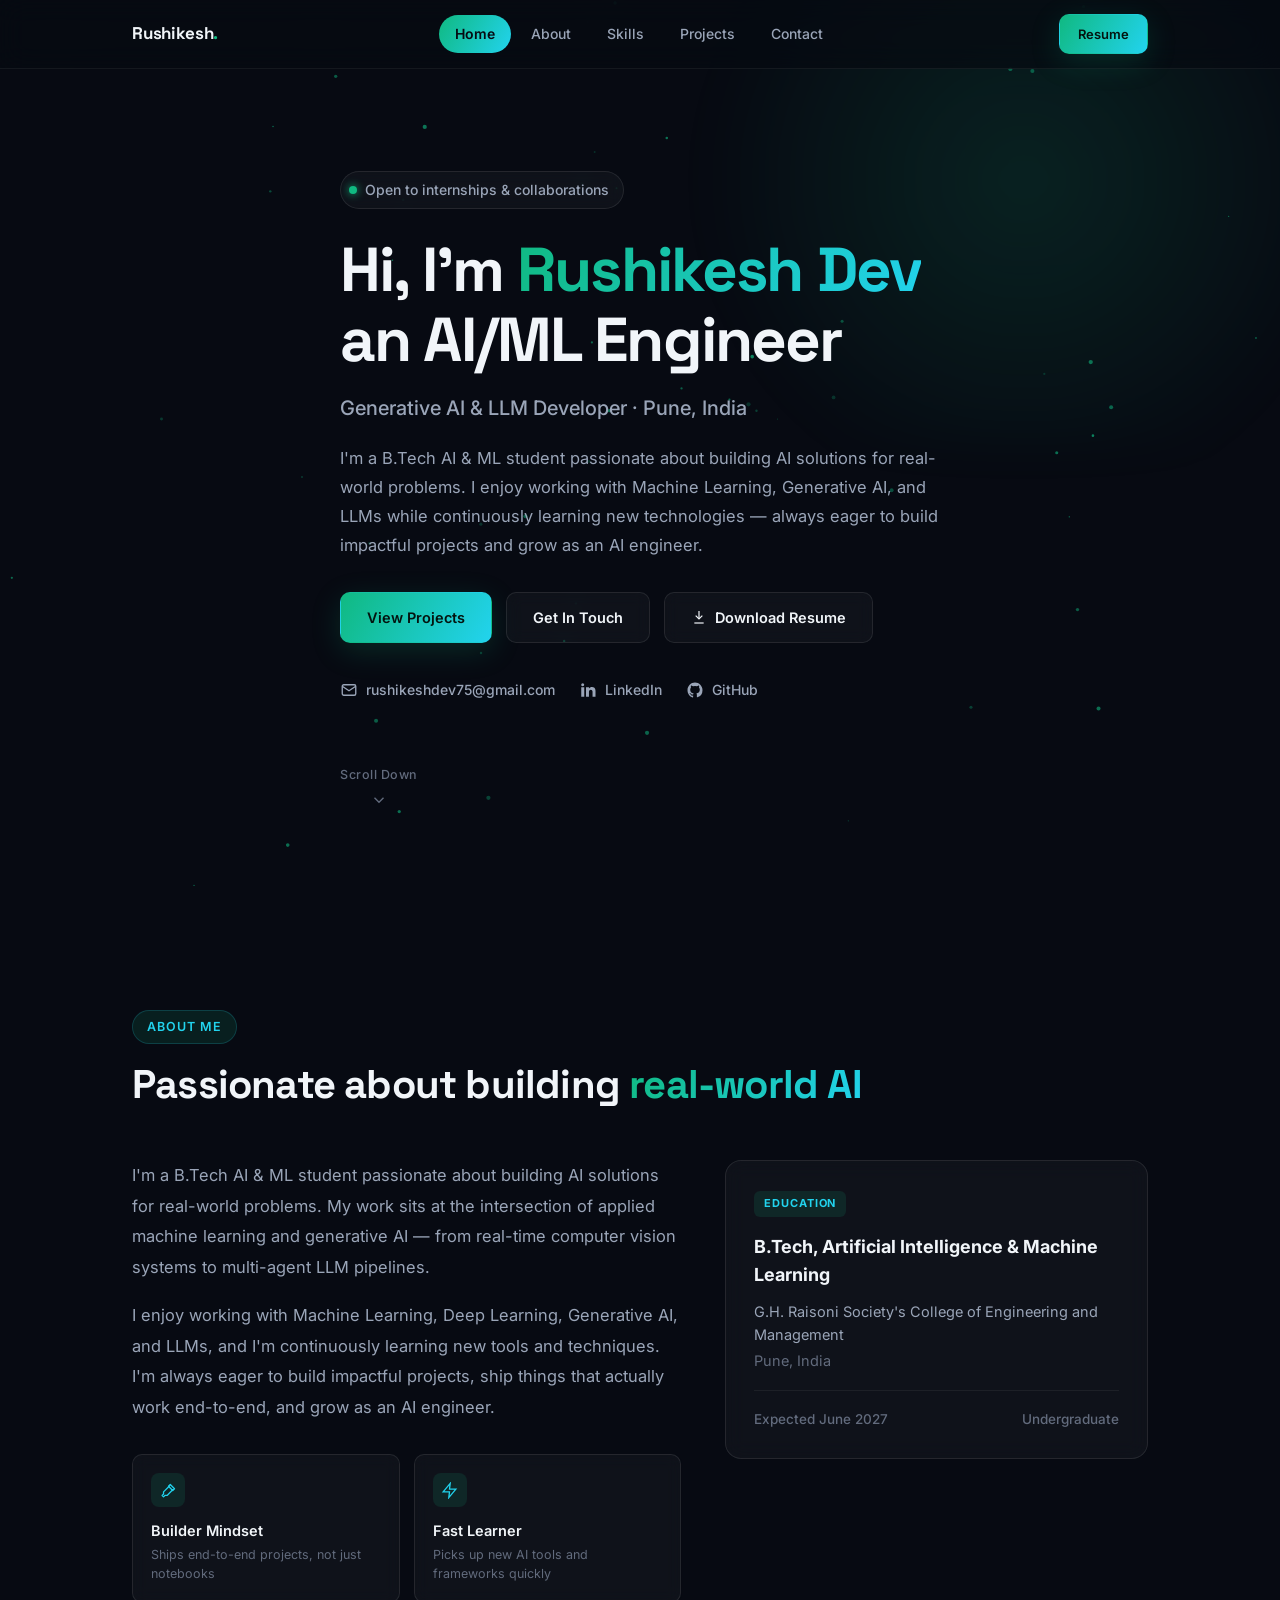
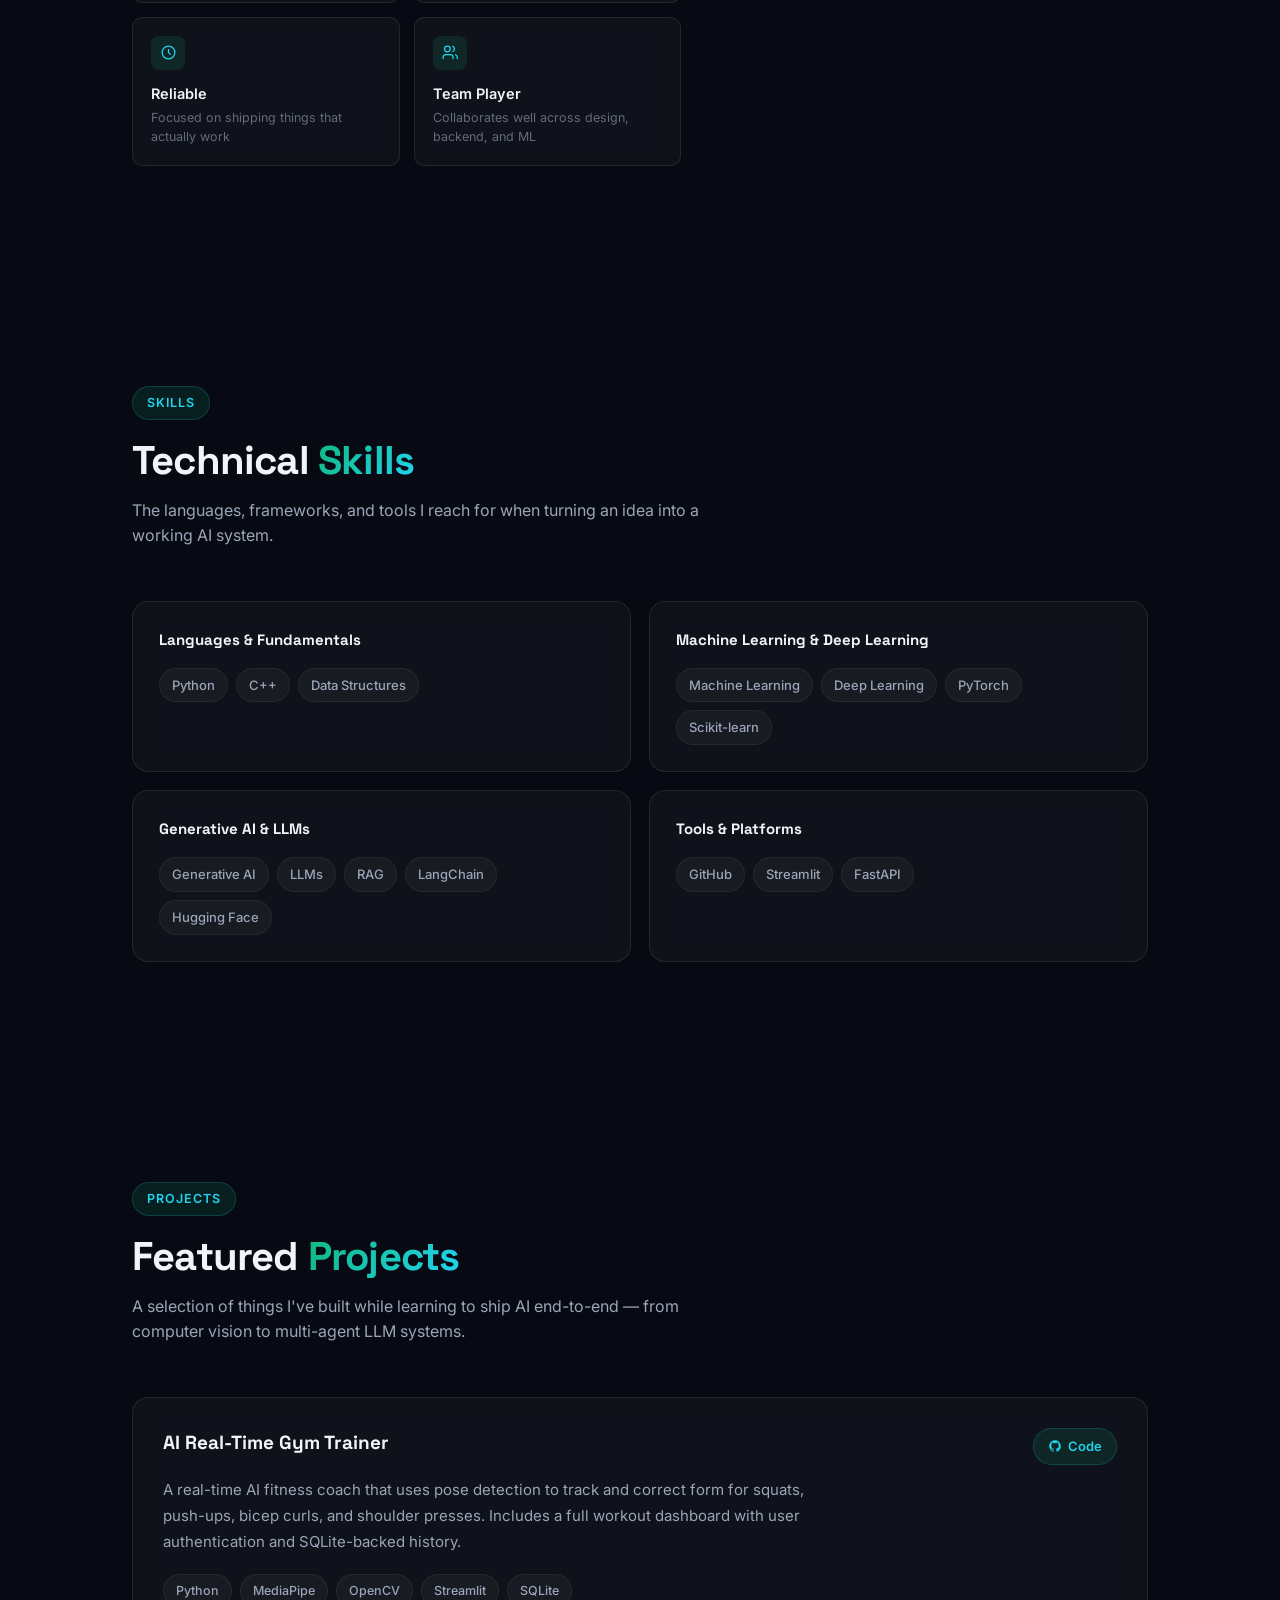
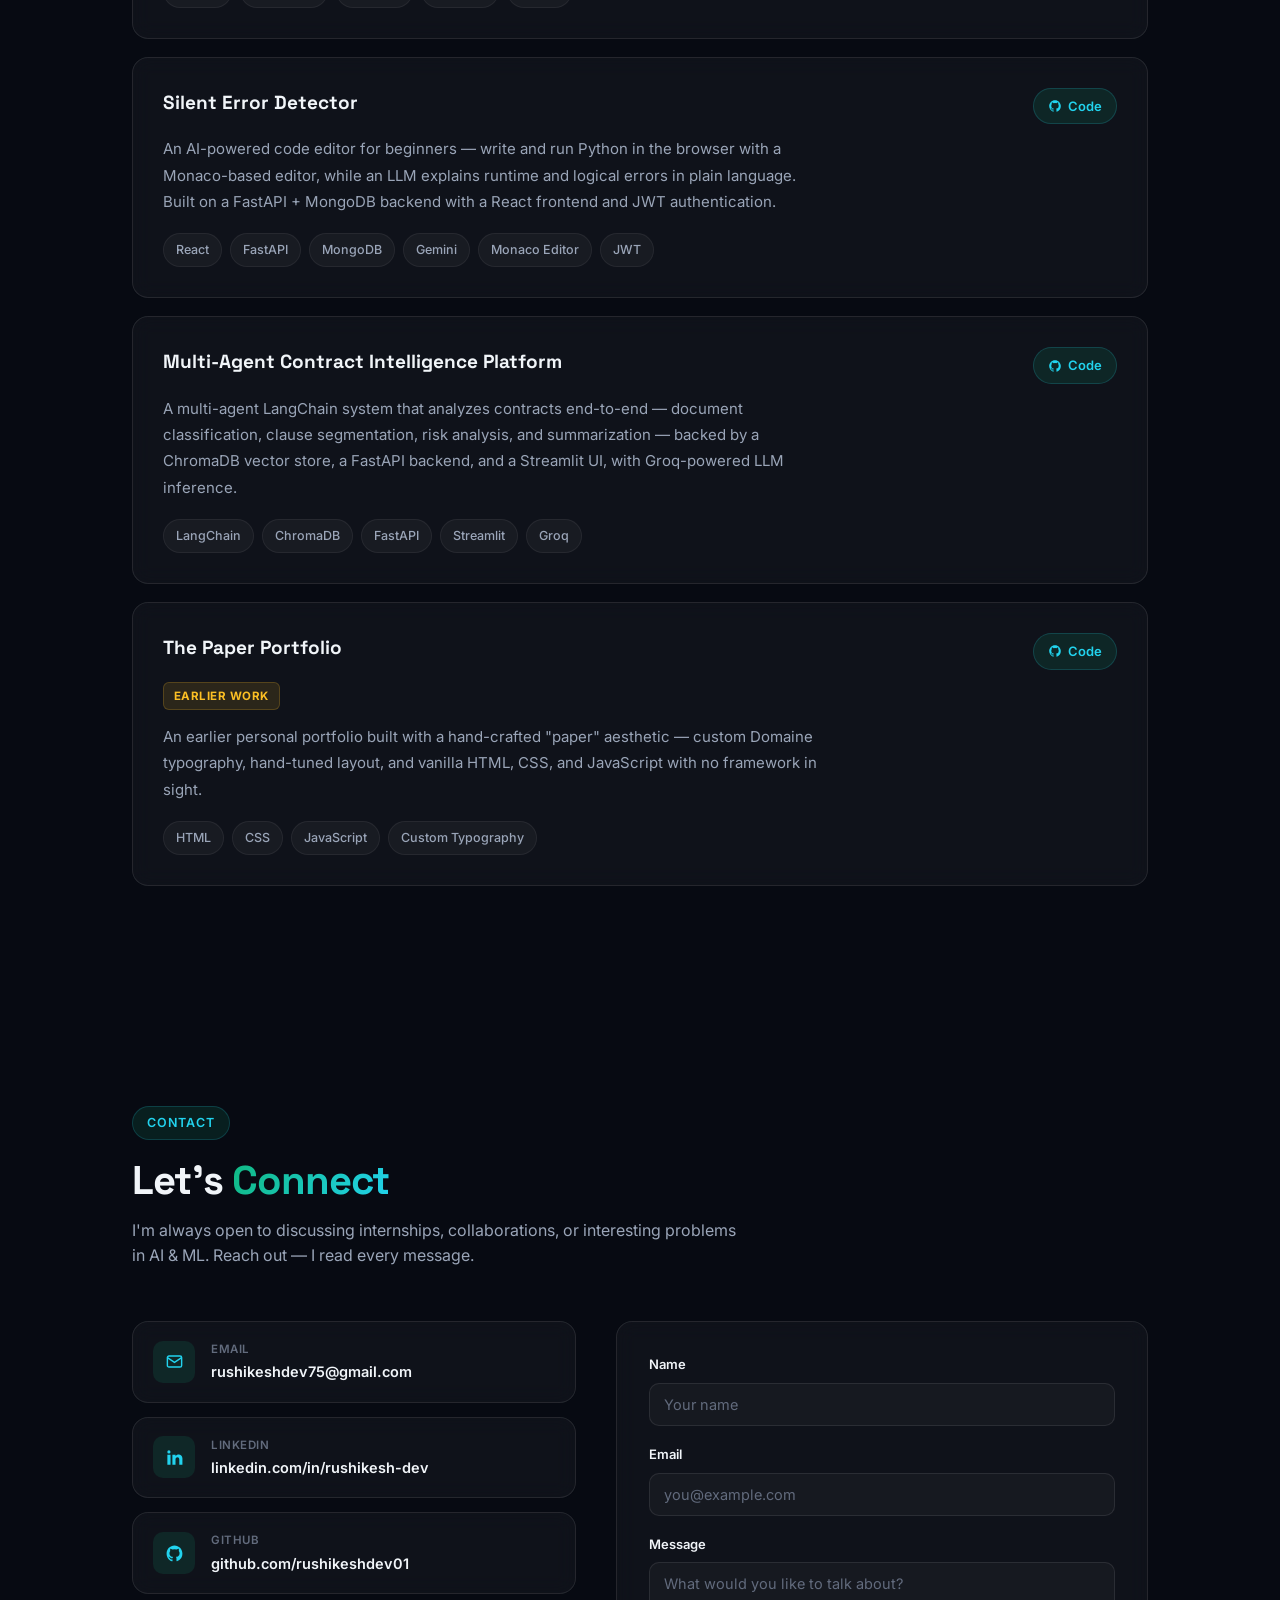
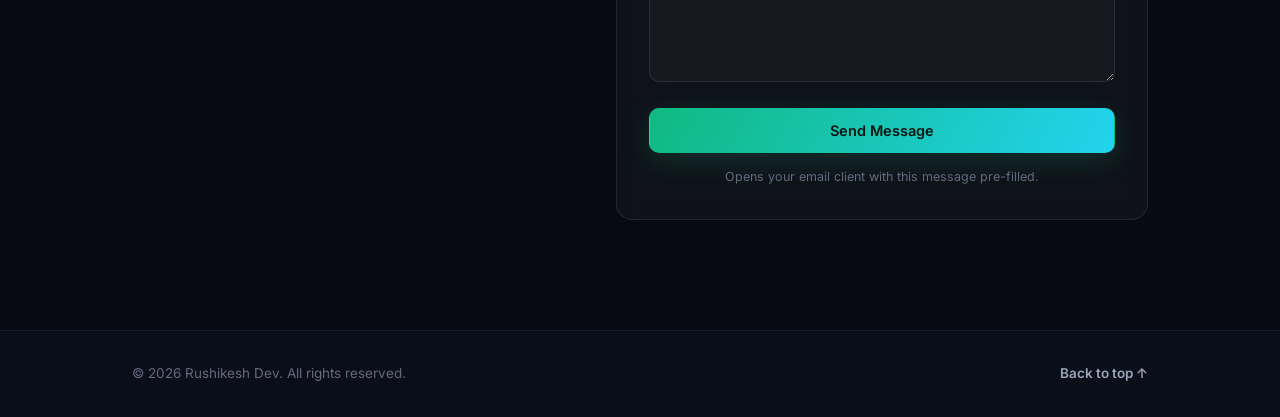
==== commit 564fd2ca: "add" ====
--- a/index.html
+++ b/index.html
@@ -8,16 +8,47 @@
       name="description"
       content="Rushikesh Dev — B.Tech AI &amp; ML student building real-world AI solutions with Machine Learning, Generative AI, and LLMs."
     />
-    <link rel="icon" href="data:," />
+    <link rel="icon" type="image/svg+xml" href="favicon.svg" />
+
+    <!-- Open Graph / social preview -->
+    <meta property="og:type" content="website" />
+    <meta property="og:title" content="Rushikesh Dev — AI/ML Engineer" />
+    <meta
+      property="og:description"
+      content="B.Tech AI & ML student building real-world AI solutions with Machine Learning, Generative AI, and LLMs."
+    />
+    <meta
+      property="og:image"
+      content="https://rushikeshdev01.github.io/Portfolio/og-image.png"
+    />
+    <meta
+      property="og:url"
+      content="https://rushikeshdev01.github.io/Portfolio/"
+    />
+
+    <!-- Twitter card -->
+    <meta name="twitter:card" content="summary_large_image" />
+    <meta name="twitter:title" content="Rushikesh Dev — AI/ML Engineer" />
+    <meta
+      name="twitter:description"
+      content="B.Tech AI & ML student building real-world AI solutions with Machine Learning, Generative AI, and LLMs."
+    />
+    <meta
+      name="twitter:image"
+      content="https://rushikeshdev01.github.io/Portfolio/og-image.png"
+    />
+
     <link rel="preconnect" href="https://fonts.googleapis.com" />
     <link rel="preconnect" href="https://fonts.gstatic.com" crossorigin />
     <link
-      href="https://fonts.googleapis.com/css2?family=Inter:wght@400;500;600;700;800&family=JetBrains+Mono:wght@400;500;600&display=swap"
+      href="https://fonts.googleapis.com/css2?family=Space+Grotesk:wght@500;600;700&family=Inter:wght@400;500;600;700&display=swap"
       rel="stylesheet"
     />
     <link rel="stylesheet" href="styles.css" />
   </head>
   <body>
+    <div class="scroll-progress" id="scrollProgress"></div>
+
     <header class="site-nav">
       <div class="nav-inner">
         <a href="#home" class="logo"
@@ -30,6 +61,12 @@
           <a href="#projects">Projects</a>
           <a href="#contact">Contact</a>
         </nav>
+        <a
+          href="resume.pdf"
+          download
+          class="btn btn-primary btn-small nav-resume"
+          >Resume</a
+        >
         <button
           class="nav-toggle"
           id="navToggle"
@@ -44,15 +81,18 @@
     <main>
       <!-- ================= HERO ================= -->
       <section id="home" class="hero">
+        <canvas id="particles" class="particles-canvas"></canvas>
+        <div class="hero-glow"></div>
         <div class="wrap">
           <span class="hero-eyebrow"
             ><span class="pulse"></span>Open to internships &amp;
             collaborations</span
           >
           <h1>
-            Rushikesh Dev — <span class="accent-text">AI/ML Engineer</span>
+            Hi, I'm <span class="gradient-text">Rushikesh Dev</span><br />an
+            AI/ML Engineer
           </h1>
-          <p class="role">Generative AI &amp; LLM Developer, Pune, India</p>
+          <p class="role">Generative AI &amp; LLM Developer · Pune, India</p>
           <p class="hero-about">
             I'm a B.Tech AI &amp; ML student passionate about building AI
             solutions for real-world problems. I enjoy working with Machine
@@ -117,18 +157,33 @@
               GitHub
             </a>
           </div>
+
+          <a href="#about" class="scroll-indicator">
+            <span>Scroll Down</span>
+            <svg
+              viewBox="0 0 24 24"
+              fill="none"
+              stroke="currentColor"
+              stroke-width="1.8"
+            >
+              <path d="m6 9 6 6 6-6" />
+            </svg>
+          </a>
         </div>
       </section>
 
       <!-- ================= ABOUT ================= -->
       <section id="about">
         <div class="wrap">
-          <div class="section-inner">
+          <div class="section-inner reveal">
             <span class="eyebrow">About Me</span>
-            <h2 class="section-heading">A little about my journey</h2>
+            <h2 class="section-heading">
+              Passionate about building
+              <span class="gradient-text">real&#8209;world AI</span>
+            </h2>
           </div>
           <div class="about-grid">
-            <div class="about-text">
+            <div class="about-text reveal">
               <p>
                 I'm a B.Tech AI &amp; ML student passionate about building AI
                 solutions for real-world problems. My work sits at the
@@ -143,8 +198,83 @@
                 things that actually work end-to-end, and grow as an AI
                 engineer.
               </p>
+
+              <div class="feature-grid">
+                <div class="feature-card">
+                  <div class="feature-icon">
+                    <svg
+                      viewBox="0 0 24 24"
+                      fill="none"
+                      stroke="currentColor"
+                      stroke-width="1.8"
+                      stroke-linecap="round"
+                      stroke-linejoin="round"
+                    >
+                      <path d="m14.5 3.5 6 6L18 12l-6-6 2.5-2.5Z" />
+                      <path d="M13 6 5 14v3l-2 2 2 2 2-2h3l8-8" />
+                    </svg>
+                  </div>
+                  <div class="feature-title">Builder Mindset</div>
+                  <div class="feature-desc">
+                    Ships end-to-end projects, not just notebooks
+                  </div>
+                </div>
+                <div class="feature-card">
+                  <div class="feature-icon">
+                    <svg
+                      viewBox="0 0 24 24"
+                      fill="none"
+                      stroke="currentColor"
+                      stroke-width="1.8"
+                    >
+                      <path d="M13 2 3 14h9l-1 8 10-12h-9l1-8Z" />
+                    </svg>
+                  </div>
+                  <div class="feature-title">Fast Learner</div>
+                  <div class="feature-desc">
+                    Picks up new AI tools and frameworks quickly
+                  </div>
+                </div>
+                <div class="feature-card">
+                  <div class="feature-icon">
+                    <svg
+                      viewBox="0 0 24 24"
+                      fill="none"
+                      stroke="currentColor"
+                      stroke-width="1.8"
+                    >
+                      <circle cx="12" cy="12" r="9" />
+                      <path d="M12 7v5l3 3" />
+                    </svg>
+                  </div>
+                  <div class="feature-title">Reliable</div>
+                  <div class="feature-desc">
+                    Focused on shipping things that actually work
+                  </div>
+                </div>
+                <div class="feature-card">
+                  <div class="feature-icon">
+                    <svg
+                      viewBox="0 0 24 24"
+                      fill="none"
+                      stroke="currentColor"
+                      stroke-width="1.8"
+                    >
+                      <path d="M17 21v-2a4 4 0 0 0-4-4H7a4 4 0 0 0-4 4v2" />
+                      <circle cx="9" cy="7" r="4" />
+                      <path
+                        d="M23 21v-2a4 4 0 0 0-3-3.87M16 3.13a4 4 0 0 1 0 7.75"
+                      />
+                    </svg>
+                  </div>
+                  <div class="feature-title">Team Player</div>
+                  <div class="feature-desc">
+                    Collaborates well across design, backend, and ML
+                  </div>
+                </div>
+              </div>
             </div>
-            <div class="edu-card">
+            <div class="edu-card reveal">
               <span class="edu-badge">EDUCATION</span>
               <div class="edu-degree">
                 B.Tech, Artificial Intelligence &amp; Machine Learning
@@ -152,9 +282,9 @@
               <div class="edu-school">
                 G.H. Raisoni Society's College of Engineering and Management
               </div>
-              <div class="edu-school">Pune, India</div>
+              <div class="edu-school edu-school-muted">Pune, India</div>
               <div class="edu-meta">
-                <span>Expected 2027</span>
+                <span>Expected June 2027</span>
                 <span>Undergraduate</span>
               </div>
             </div>
@@ -163,11 +293,13 @@
       </section>
 
       <!-- ================= SKILLS ================= -->
-      <section id="skills" style="background: var(--bg-soft)">
+      <section id="skills">
         <div class="wrap">
-          <div class="section-inner">
+          <div class="section-inner reveal">
             <span class="eyebrow">Skills</span>
-            <h2 class="section-heading">Technical Skills</h2>
+            <h2 class="section-heading">
+              Technical <span class="gradient-text">Skills</span>
+            </h2>
             <p class="section-lede">
               The languages, frameworks, and tools I reach for when turning an
               idea into a working AI system.
@@ -175,7 +307,7 @@
           </div>
 
           <div class="skills-grid">
-            <div class="skill-card">
+            <div class="skill-card reveal">
               <h3>Languages &amp; Fundamentals</h3>
               <div class="tag-row">
                 <span class="tag">Python</span>
@@ -183,7 +315,7 @@
                 <span class="tag">Data Structures</span>
               </div>
             </div>
-            <div class="skill-card">
+            <div class="skill-card reveal">
               <h3>Machine Learning &amp; Deep Learning</h3>
               <div class="tag-row">
                 <span class="tag">Machine Learning</span>
@@ -192,7 +324,7 @@
                 <span class="tag">Scikit-learn</span>
               </div>
             </div>
-            <div class="skill-card">
+            <div class="skill-card reveal">
               <h3>Generative AI &amp; LLMs</h3>
               <div class="tag-row">
                 <span class="tag">Generative AI</span>
@@ -202,7 +334,7 @@
                 <span class="tag">Hugging Face</span>
               </div>
             </div>
-            <div class="skill-card">
+            <div class="skill-card reveal">
               <h3>Tools &amp; Platforms</h3>
               <div class="tag-row">
                 <span class="tag">GitHub</span>
@@ -211,34 +343,17 @@
               </div>
             </div>
           </div>
-
-          <div class="skills-stats">
-            <div class="stat">
-              <div class="num">3</div>
-              <div class="label">Core Languages</div>
-            </div>
-            <div class="stat">
-              <div class="num">4</div>
-              <div class="label">ML / DL Tools</div>
-            </div>
-            <div class="stat">
-              <div class="num">5</div>
-              <div class="label">GenAI &amp; LLM Tools</div>
-            </div>
-            <div class="stat">
-              <div class="num">4</div>
-              <div class="label">Projects Shipped</div>
-            </div>
-          </div>
         </div>
       </section>
 
       <!-- ================= PROJECTS ================= -->
       <section id="projects">
         <div class="wrap">
-          <div class="section-inner">
+          <div class="section-inner reveal">
             <span class="eyebrow">Projects</span>
-            <h2 class="section-heading">Featured Projects</h2>
+            <h2 class="section-heading">
+              Featured <span class="gradient-text">Projects</span>
+            </h2>
             <p class="section-lede">
               A selection of things I've built while learning to ship AI
               end-to-end — from computer vision to multi-agent LLM systems.
@@ -246,7 +361,7 @@
           </div>
 
           <div class="projects-list">
-            <article class="project-card">
+            <article class="project-card reveal">
               <div class="project-head">
                 <h3 class="project-title">AI Real-Time Gym Trainer</h3>
                 <a
@@ -278,7 +393,7 @@
               </div>
             </article>
 
-            <article class="project-card">
+            <article class="project-card reveal">
               <div class="project-head">
                 <h3 class="project-title">Silent Error Detector</h3>
                 <a
@@ -311,7 +426,7 @@
               </div>
             </article>
 
-            <article class="project-card">
+            <article class="project-card reveal">
               <div class="project-head">
                 <h3 class="project-title">
                   Multi-Agent Contract Intelligence Platform
@@ -346,7 +461,7 @@
               </div>
             </article>
 
-            <article class="project-card">
+            <article class="project-card reveal">
               <div class="project-head">
                 <h3 class="project-title">The Paper Portfolio</h3>
                 <a
@@ -381,11 +496,13 @@
       </section>
 
       <!-- ================= CONTACT ================= -->
-      <section id="contact" style="background: var(--bg-soft)">
+      <section id="contact">
         <div class="wrap">
-          <div class="section-inner">
+          <div class="section-inner reveal">
             <span class="eyebrow">Contact</span>
-            <h2 class="section-heading">Let's Connect</h2>
+            <h2 class="section-heading">
+              Let's <span class="gradient-text">Connect</span>
+            </h2>
             <p class="section-lede">
               I'm always open to discussing internships, collaborations, or
               interesting problems in AI &amp; ML. Reach out — I read every
@@ -394,7 +511,7 @@
           </div>
 
           <div class="contact-grid">
-            <div class="contact-cards">
+            <div class="contact-cards reveal">
               <a class="contact-card" href="mailto:rushikeshdev75@gmail.com">
                 <div class="contact-icon">
                   <svg
@@ -450,7 +567,7 @@
               </a>
             </div>
 
-            <form class="contact-form" id="contactForm">
+            <form class="contact-form reveal" id="contactForm">
               <div class="form-row">
                 <label for="name">Name</label>
                 <input
@@ -480,7 +597,7 @@
                   required
                 ></textarea>
               </div>
-              <button type="submit" class="btn btn-primary">
+              <button type="submit" class="btn btn-primary btn-full">
                 Send Message
               </button>
               <p class="form-note">
@@ -504,4 +621,3 @@
     <script src="script.js"></script>
   </body>
 </html>
- 
--- a/styles.css
+++ b/styles.css
@@ -1,48 +1,33 @@
 /* ============ Tokens ============ */
-:root {
-  --bg: #ffffff;
-  --bg-soft: #f7f7fb;
-  --surface: #ffffff;
-  --border: #e7e7ef;
-  --border-soft: #eeeef4;
-  --text-primary: #16161f;
-  --text-secondary: #5b5d6b;
-  --text-muted: #8b8d99;
-  --accent: #0e9f6e;
-  --accent-hover: #0b8a5f;
-  --accent-dim: #e8f8f0;
-  --accent-text-on: #ffffff;
-  --shadow-sm: 0 1px 2px rgba(16, 16, 30, 0.04);
-  --shadow-md: 0 8px 24px rgba(16, 16, 30, 0.06);
-  --shadow-lg: 0 16px 40px rgba(16, 16, 30, 0.09);
-  --font-body: "Inter", sans-serif;
-  --font-mono: "JetBrains Mono", monospace;
+:root{
+  --bg: #070a12;
+  --bg-elevated: #0a0e18;
+  --surface: rgba(255, 255, 255, 0.035);
+  --surface-hover: rgba(255, 255, 255, 0.06);
+  --border: rgba(255, 255, 255, 0.09);
+  --border-soft: rgba(255, 255, 255, 0.06);
+  --text-primary: #f1f5f9;
+  --text-secondary: #9aa5b8;
+  --text-muted: #626b7d;
+  --accent: #10b981;
+  --accent-2: #22d3ee;
+  --gradient: linear-gradient(120deg, var(--accent), var(--accent-2));
+  --accent-dim: rgba(16, 185, 129, 0.12);
+  --shadow-glow: 0 8px 30px rgba(16, 185, 129, 0.18);
+  --font-display: 'Space Grotesk', sans-serif;
+  --font-body: 'Inter', sans-serif;
   --max-width: 1080px;
-  --radius: 14px;
-  --radius-sm: 8px;
-  --transition: 200ms cubic-bezier(0.4, 0, 0.2, 1);
+  --radius: 16px;
+  --radius-sm: 10px;
+  --transition: 220ms cubic-bezier(0.4, 0, 0.2, 1);
 }
 
 /* ============ Reset ============ */
-*,
-*::before,
-*::after {
-  box-sizing: border-box;
-}
-html {
-  scroll-behavior: smooth;
-}
+*, *::before, *::after { box-sizing: border-box; }
+html { scroll-behavior: smooth; }
 @media (prefers-reduced-motion: reduce) {
-  html {
-    scroll-behavior: auto;
-  }
-  *,
-  *::before,
-  *::after {
-    animation-duration: 0.001ms !important;
-    animation-iteration-count: 1 !important;
-    transition-duration: 0.001ms !important;
-  }
+  html { scroll-behavior: auto; }
+  *, *::before, *::after { animation-duration: 0.001ms !important; animation-iteration-count: 1 !important; transition-duration: 0.001ms !important; }
 }
 body {
   margin: 0;
@@ -52,37 +37,25 @@
   font-size: 16px;
   line-height: 1.6;
   -webkit-font-smoothing: antialiased;
-}
-img {
-  max-width: 100%;
-  display: block;
-}
-a {
-  color: inherit;
-  text-decoration: none;
-}
-ul {
-  list-style: none;
-  margin: 0;
-  padding: 0;
-}
-h1,
-h2,
-h3,
-h4 {
-  font-family: var(--font-body);
-  margin: 0;
-}
-p {
-  margin: 0;
-}
-button {
-  font-family: inherit;
-  cursor: pointer;
-}
+  overflow-x: hidden;
+}
+img { max-width: 100%; display: block; }
+a { color: inherit; text-decoration: none; }
+ul { list-style: none; margin: 0; padding: 0; }
+h1, h2, h3, h4 { font-family: var(--font-display); margin: 0; }
+p { margin: 0; }
+button { font-family: inherit; cursor: pointer; }
 :focus-visible {
   outline: 2px solid var(--accent);
   outline-offset: 3px;
+}
+
+/* ============ Gradient text util ============ */
+.gradient-text {
+  background: var(--gradient);
+  -webkit-background-clip: text;
+  background-clip: text;
+  color: transparent;
 }
 
 /* ============ Layout helpers ============ */
@@ -90,55 +63,68 @@
   max-width: var(--max-width);
   margin: 0 auto;
   padding: 0 32px;
-}
-section {
   position: relative;
-  padding: 100px 0;
-}
-.section-inner {
-  position: relative;
-}
+}
+section { position: relative; padding: 110px 0; }
+.section-inner { position: relative; margin-bottom: 52px; }
 
 .eyebrow {
   display: inline-flex;
   align-items: center;
   gap: 8px;
-  font-family: var(--font-mono);
   font-size: 12.5px;
   font-weight: 600;
-  color: var(--accent);
-  letter-spacing: 0.06em;
+  color: var(--accent-2);
+  letter-spacing: 0.08em;
   text-transform: uppercase;
   background: var(--accent-dim);
-  padding: 6px 12px;
+  padding: 6px 14px;
   border-radius: 20px;
-  margin-bottom: 20px;
+  margin-bottom: 18px;
+  border: 1px solid rgba(34, 211, 238, 0.18);
 }
 
 .section-heading {
-  font-size: clamp(28px, 4vw, 36px);
-  font-weight: 800;
+  font-size: clamp(28px, 4vw, 40px);
+  font-weight: 700;
   color: var(--text-primary);
   margin-bottom: 14px;
   letter-spacing: -0.02em;
+  line-height: 1.15;
 }
 .section-lede {
   color: var(--text-secondary);
   font-size: 16px;
   max-width: 620px;
-  margin-bottom: 52px;
+}
+
+/* ============ Reveal on scroll ============ */
+.reveal {
+  opacity: 0;
+  transform: translateY(20px);
+  transition: opacity 700ms ease, transform 700ms ease;
+}
+.reveal.is-visible { opacity: 1; transform: translateY(0); }
+
+/* ============ Scroll progress bar ============ */
+.scroll-progress {
+  position: fixed;
+  top: 0; left: 0;
+  height: 3px;
+  width: 0%;
+  background: var(--gradient);
+  z-index: 200;
+  transition: width 80ms linear;
 }
 
 /* ============ Nav ============ */
 header.site-nav {
   position: fixed;
-  top: 0;
-  left: 0;
-  right: 0;
+  top: 0; left: 0; right: 0;
   z-index: 100;
-  background: rgba(255, 255, 255, 0.85);
-  backdrop-filter: blur(10px);
-  -webkit-backdrop-filter: blur(10px);
+  background: rgba(7, 10, 18, 0.7);
+  backdrop-filter: blur(14px);
+  -webkit-backdrop-filter: blur(14px);
   border-bottom: 1px solid var(--border-soft);
 }
 .nav-inner {
@@ -149,20 +135,23 @@
   display: flex;
   align-items: center;
   justify-content: space-between;
+  gap: 20px;
 }
 .logo {
-  font-size: 16px;
-  font-weight: 800;
+  font-family: var(--font-display);
+  font-size: 17px;
+  font-weight: 700;
   color: var(--text-primary);
   letter-spacing: -0.01em;
-}
-.logo .accent-dot {
-  color: var(--accent);
-}
+  flex-shrink: 0;
+}
+.logo .accent-dot { color: var(--accent); }
 .nav-links {
   display: flex;
   gap: 4px;
   align-items: center;
+  flex: 1;
+  justify-content: center;
 }
 .nav-links a {
   font-size: 14px;
@@ -170,18 +159,12 @@
   color: var(--text-secondary);
   padding: 8px 16px;
   border-radius: 20px;
-  transition:
-    color var(--transition),
-    background var(--transition);
-}
-.nav-links a:hover {
-  color: var(--text-primary);
-  background: var(--bg-soft);
-}
-.nav-links a.active {
-  color: var(--accent);
-  background: var(--accent-dim);
-}
+  transition: color var(--transition), background var(--transition);
+}
+.nav-links a:hover { color: var(--text-primary); background: var(--surface); }
+.nav-links a.active { color: var(--bg); background: var(--gradient); font-weight: 600; }
+
+.nav-resume { flex-shrink: 0; }
 
 .nav-toggle {
   display: none;
@@ -193,50 +176,52 @@
   align-items: center;
   justify-content: center;
   color: var(--text-primary);
-}
-.nav-toggle span,
-.nav-toggle span::before,
-.nav-toggle span::after {
+  flex-shrink: 0;
+}
+.nav-toggle span, .nav-toggle span::before, .nav-toggle span::after {
   content: "";
   display: block;
   width: 18px;
   height: 2px;
   background: currentColor;
   position: relative;
-  transition:
-    transform var(--transition),
-    opacity var(--transition);
-}
-.nav-toggle span::before {
-  position: absolute;
-  top: -6px;
-}
-.nav-toggle span::after {
-  position: absolute;
-  top: 6px;
-}
-.nav-toggle.open span {
-  background: transparent;
-}
-.nav-toggle.open span::before {
-  transform: translateY(6px) rotate(45deg);
-}
-.nav-toggle.open span::after {
-  transform: translateY(-6px) rotate(-45deg);
-}
+  transition: transform var(--transition), opacity var(--transition);
+}
+.nav-toggle span::before { position: absolute; top: -6px; }
+.nav-toggle span::after { position: absolute; top: 6px; }
+.nav-toggle.open span { background: transparent; }
+.nav-toggle.open span::before { transform: translateY(6px) rotate(45deg); }
+.nav-toggle.open span::after { transform: translateY(-6px) rotate(-45deg); }
 
 /* ============ Hero ============ */
 .hero {
-  min-height: 92vh;
+  min-height: 100vh;
   display: flex;
   align-items: center;
   padding: 140px 0 60px;
-  background: radial-gradient(
-    ellipse 60% 50% at 85% 15%,
-    var(--accent-dim),
-    transparent 60%
-  );
-}
+  overflow: hidden;
+}
+.particles-canvas {
+  position: absolute;
+  inset: 0;
+  width: 100%;
+  height: 100%;
+  z-index: 0;
+  pointer-events: none;
+}
+.hero-glow {
+  position: absolute;
+  top: -10%;
+  right: -10%;
+  width: 60%;
+  height: 60%;
+  background: radial-gradient(circle, rgba(16,185,129,0.14), transparent 70%);
+  filter: blur(20px);
+  z-index: 0;
+  pointer-events: none;
+}
+.hero .wrap { z-index: 1; }
+
 .hero-eyebrow {
   display: inline-flex;
   align-items: center;
@@ -244,34 +229,31 @@
   font-size: 14px;
   font-weight: 500;
   color: var(--text-secondary);
-  background: var(--bg-soft);
+  background: var(--surface);
   border: 1px solid var(--border);
   padding: 7px 14px 7px 8px;
   border-radius: 24px;
   margin-bottom: 26px;
+  backdrop-filter: blur(8px);
 }
 .hero-eyebrow .pulse {
-  width: 8px;
-  height: 8px;
-  border-radius: 50%;
+  width: 8px; height: 8px; border-radius: 50%;
   background: var(--accent);
+  box-shadow: 0 0 8px var(--accent);
 }
 
 .hero h1 {
-  font-size: clamp(38px, 6vw, 64px);
-  font-weight: 800;
+  font-size: clamp(36px, 6vw, 62px);
+  font-weight: 700;
   letter-spacing: -0.03em;
-  line-height: 1.08;
-  color: var(--text-primary);
-}
-.hero h1 .accent-text {
-  color: var(--accent);
+  line-height: 1.12;
+  color: var(--text-primary);
 }
 .hero .role {
   font-size: clamp(16px, 2vw, 20px);
-  font-weight: 600;
-  color: var(--text-secondary);
-  margin-top: 16px;
+  font-weight: 500;
+  color: var(--text-secondary);
+  margin-top: 18px;
 }
 
 .hero-about {
@@ -294,36 +276,26 @@
   padding: 13px 26px;
   border-radius: 10px;
   border: 1px solid transparent;
-  transition:
-    transform var(--transition),
-    background var(--transition),
-    border-color var(--transition),
-    color var(--transition),
-    box-shadow var(--transition);
+  transition: transform var(--transition), background var(--transition), border-color var(--transition), color var(--transition), box-shadow var(--transition);
   display: inline-flex;
   align-items: center;
   gap: 8px;
 }
+.btn-small { padding: 9px 18px; font-size: 13px; }
+.btn-full { width: 100%; justify-content: center; }
 .btn-primary {
-  background: var(--accent);
-  color: var(--accent-text-on);
-  box-shadow: var(--shadow-md);
-}
-.btn-primary:hover {
-  background: var(--accent-hover);
-  transform: translateY(-2px);
-  box-shadow: var(--shadow-lg);
-}
+  background: var(--gradient);
+  color: #04140f;
+  box-shadow: var(--shadow-glow);
+}
+.btn-primary:hover { transform: translateY(-2px); box-shadow: 0 10px 34px rgba(16,185,129,0.28); }
 .btn-ghost {
   border-color: var(--border);
   color: var(--text-primary);
   background: var(--surface);
-}
-.btn-ghost:hover {
-  border-color: var(--accent);
-  color: var(--accent);
-  transform: translateY(-2px);
-}
+  backdrop-filter: blur(8px);
+}
+.btn-ghost:hover { border-color: var(--accent); color: var(--accent-2); transform: translateY(-2px); }
 
 .hero-links {
   display: flex;
@@ -340,30 +312,90 @@
   color: var(--text-secondary);
   transition: color var(--transition);
 }
-.hero-links a:hover {
-  color: var(--accent);
-}
-.hero-links svg {
-  width: 18px;
-  height: 18px;
-  flex-shrink: 0;
+.hero-links a:hover { color: var(--accent-2); }
+.hero-links svg { width: 18px; height: 18px; flex-shrink: 0; }
+
+.scroll-indicator {
+  display: flex;
+  flex-direction: column;
+  align-items: center;
+  gap: 6px;
+  margin-top: 64px;
+  color: var(--text-muted);
+  font-size: 12.5px;
+  font-weight: 500;
+  letter-spacing: 0.04em;
+  width: fit-content;
+  animation: bob 2.4s ease-in-out infinite;
+}
+.scroll-indicator svg { width: 18px; height: 18px; }
+@keyframes bob {
+  0%, 100% { transform: translateY(0); }
+  50% { transform: translateY(6px); }
+}
+
+/* ============ Stats bar ============ */
+.stats-bar {
+  padding: 60px 0;
+  border-top: 1px solid var(--border-soft);
+  border-bottom: 1px solid var(--border-soft);
+  background: var(--bg-elevated);
+}
+.stats-grid {
+  display: grid;
+  grid-template-columns: repeat(4, 1fr);
+  gap: 20px;
+}
+.stat-item { text-align: center; }
+.stat-num {
+  font-family: var(--font-display);
+  font-size: clamp(28px, 4vw, 38px);
+  font-weight: 700;
+  letter-spacing: -0.02em;
+}
+.stat-label {
+  font-size: 13px;
+  font-weight: 500;
+  color: var(--text-muted);
+  margin-top: 6px;
 }
 
 /* ============ About ============ */
 .about-grid {
   display: grid;
-  grid-template-columns: 1.2fr 1fr;
-  gap: 40px;
+  grid-template-columns: 1.3fr 1fr;
+  gap: 44px;
   align-items: start;
 }
-.about-text p {
-  color: var(--text-secondary);
-  font-size: 16.5px;
-  line-height: 1.85;
-}
-.about-text p + p {
-  margin-top: 18px;
-}
+.about-text p { color: var(--text-secondary); font-size: 16.5px; line-height: 1.85; }
+.about-text p + p { margin-top: 18px; }
+
+.feature-grid {
+  display: grid;
+  grid-template-columns: repeat(2, 1fr);
+  gap: 14px;
+  margin-top: 32px;
+}
+.feature-card {
+  background: var(--surface);
+  border: 1px solid var(--border);
+  border-radius: var(--radius-sm);
+  padding: 18px;
+  backdrop-filter: blur(8px);
+  transition: border-color var(--transition), transform var(--transition), background var(--transition);
+}
+.feature-card:hover { border-color: rgba(16,185,129,0.4); transform: translateY(-3px); background: var(--surface-hover); }
+.feature-icon {
+  width: 34px; height: 34px;
+  border-radius: 8px;
+  background: var(--accent-dim);
+  color: var(--accent-2);
+  display: flex; align-items: center; justify-content: center;
+  margin-bottom: 12px;
+}
+.feature-icon svg { width: 17px; height: 17px; }
+.feature-title { font-size: 14.5px; font-weight: 600; color: var(--text-primary); margin-bottom: 4px; }
+.feature-desc { font-size: 12.5px; color: var(--text-muted); line-height: 1.5; }
 
 .edu-card {
   background: var(--surface);
@@ -371,21 +403,16 @@
   border-radius: var(--radius);
   padding: 28px;
   position: relative;
-  box-shadow: var(--shadow-sm);
-  transition:
-    box-shadow var(--transition),
-    transform var(--transition);
-}
-.edu-card:hover {
-  box-shadow: var(--shadow-md);
-  transform: translateY(-3px);
-}
+  backdrop-filter: blur(10px);
+  transition: border-color var(--transition), transform var(--transition);
+}
+.edu-card:hover { border-color: rgba(16,185,129,0.35); transform: translateY(-3px); }
 .edu-badge {
   display: inline-block;
   font-size: 11px;
   font-weight: 700;
-  letter-spacing: 0.06em;
-  color: var(--accent);
+  letter-spacing: 0.08em;
+  color: var(--accent-2);
   background: var(--accent-dim);
   padding: 4px 10px;
   border-radius: 6px;
@@ -397,11 +424,8 @@
   color: var(--text-primary);
   margin-bottom: 10px;
 }
-.edu-school {
-  color: var(--text-secondary);
-  font-size: 14.5px;
-  margin-bottom: 2px;
-}
+.edu-school { color: var(--text-secondary); font-size: 14.5px; margin-bottom: 2px; }
+.edu-school-muted { color: var(--text-muted); }
 .edu-meta {
   display: flex;
   justify-content: space-between;
@@ -424,61 +448,27 @@
   border: 1px solid var(--border);
   border-radius: var(--radius);
   padding: 26px;
-  box-shadow: var(--shadow-sm);
-  transition:
-    box-shadow var(--transition),
-    transform var(--transition);
-}
-.skill-card:hover {
-  box-shadow: var(--shadow-md);
-  transform: translateY(-3px);
-}
+  backdrop-filter: blur(10px);
+  transition: border-color var(--transition), transform var(--transition), background var(--transition);
+}
+.skill-card:hover { border-color: rgba(16,185,129,0.35); transform: translateY(-3px); background: var(--surface-hover); }
 .skill-card h3 {
   font-size: 15px;
   font-weight: 700;
   color: var(--text-primary);
   margin-bottom: 16px;
 }
-.tag-row {
-  display: flex;
-  flex-wrap: wrap;
-  gap: 8px;
-}
+.tag-row { display: flex; flex-wrap: wrap; gap: 8px; }
 .tag {
   font-size: 13px;
   font-weight: 500;
   color: var(--text-secondary);
-  background: var(--bg-soft);
+  background: rgba(255,255,255,0.04);
   border: 1px solid var(--border-soft);
   padding: 6px 12px;
   border-radius: 20px;
 }
 
-.skills-stats {
-  display: grid;
-  grid-template-columns: repeat(4, 1fr);
-  gap: 18px;
-  margin-top: 40px;
-}
-.stat {
-  text-align: center;
-  padding: 24px 10px;
-  background: var(--accent-dim);
-  border-radius: var(--radius);
-}
-.stat .num {
-  font-size: 30px;
-  font-weight: 800;
-  color: var(--accent);
-  letter-spacing: -0.02em;
-}
-.stat .label {
-  font-size: 12.5px;
-  font-weight: 600;
-  color: var(--text-secondary);
-  margin-top: 6px;
-}
-
 /* ============ Projects ============ */
 .projects-list {
   display: flex;
@@ -490,16 +480,14 @@
   border: 1px solid var(--border);
   border-radius: var(--radius);
   padding: 30px;
-  box-shadow: var(--shadow-sm);
-  transition:
-    box-shadow var(--transition),
-    transform var(--transition),
-    border-color var(--transition);
+  backdrop-filter: blur(10px);
+  transition: box-shadow var(--transition), transform var(--transition), border-color var(--transition), background var(--transition);
 }
 .project-card:hover {
-  box-shadow: var(--shadow-lg);
   transform: translateY(-3px);
-  border-color: var(--accent);
+  border-color: rgba(16,185,129,0.4);
+  background: var(--surface-hover);
+  box-shadow: 0 16px 40px rgba(16,185,129,0.08);
 }
 .project-head {
   display: flex;
@@ -520,20 +508,16 @@
   gap: 6px;
   font-size: 13px;
   font-weight: 600;
-  color: var(--accent);
+  color: var(--accent-2);
   background: var(--accent-dim);
   padding: 7px 14px;
   border-radius: 20px;
   white-space: nowrap;
   transition: background var(--transition);
-}
-.project-link:hover {
-  background: #e3ddfa;
-}
-.project-link svg {
-  width: 14px;
-  height: 14px;
-}
+  border: 1px solid rgba(34,211,238,0.18);
+}
+.project-link:hover { background: rgba(16,185,129,0.2); }
+.project-link svg { width: 14px; height: 14px; }
 .project-desc {
   color: var(--text-secondary);
   font-size: 15px;
@@ -541,25 +525,20 @@
   margin-bottom: 18px;
   max-width: 660px;
 }
-.project-tags {
-  display: flex;
-  flex-wrap: wrap;
-  gap: 8px;
-}
-.project-tags .tag {
-  font-size: 12.5px;
-}
+.project-tags { display: flex; flex-wrap: wrap; gap: 8px; }
+.project-tags .tag { font-size: 12.5px; }
 .project-note {
   font-size: 11.5px;
   font-weight: 700;
   letter-spacing: 0.04em;
   text-transform: uppercase;
-  color: #b45309;
-  background: #fef3c7;
+  color: #fbbf24;
+  background: rgba(251,191,36,0.12);
   display: inline-block;
   padding: 4px 10px;
   border-radius: 6px;
   margin-bottom: 14px;
+  border: 1px solid rgba(251,191,36,0.2);
 }
 
 /* ============ Contact ============ */
@@ -568,11 +547,7 @@
   grid-template-columns: 1fr 1.2fr;
   gap: 40px;
 }
-.contact-cards {
-  display: flex;
-  flex-direction: column;
-  gap: 14px;
-}
+.contact-cards { display: flex; flex-direction: column; gap: 14px; }
 .contact-card {
   display: flex;
   align-items: center;
@@ -581,55 +556,30 @@
   border: 1px solid var(--border);
   border-radius: var(--radius);
   padding: 18px 20px;
-  box-shadow: var(--shadow-sm);
-  transition:
-    box-shadow var(--transition),
-    transform var(--transition);
-}
-.contact-card:hover {
-  box-shadow: var(--shadow-md);
-  transform: translateX(4px);
-}
+  backdrop-filter: blur(10px);
+  transition: border-color var(--transition), transform var(--transition), background var(--transition);
+}
+.contact-card:hover { border-color: rgba(16,185,129,0.4); transform: translateX(4px); background: var(--surface-hover); }
 .contact-icon {
-  width: 42px;
-  height: 42px;
+  width: 42px; height: 42px;
   border-radius: 10px;
   background: var(--accent-dim);
-  color: var(--accent);
-  display: flex;
-  align-items: center;
-  justify-content: center;
+  color: var(--accent-2);
+  display: flex; align-items: center; justify-content: center;
   flex-shrink: 0;
 }
-.contact-icon svg {
-  width: 19px;
-  height: 19px;
-}
-.contact-card .label {
-  font-size: 11.5px;
-  color: var(--text-muted);
-  font-weight: 600;
-  text-transform: uppercase;
-  letter-spacing: 0.05em;
-}
-.contact-card .value {
-  font-size: 14.5px;
-  color: var(--text-primary);
-  font-weight: 600;
-  margin-top: 2px;
-  word-break: break-word;
-}
+.contact-icon svg { width: 19px; height: 19px; }
+.contact-card .label { font-size: 11.5px; color: var(--text-muted); font-weight: 600; text-transform: uppercase; letter-spacing: 0.05em; }
+.contact-card .value { font-size: 14.5px; color: var(--text-primary); font-weight: 600; margin-top: 2px; word-break: break-word; }
 
 .contact-form {
   background: var(--surface);
   border: 1px solid var(--border);
   border-radius: var(--radius);
   padding: 32px;
-  box-shadow: var(--shadow-sm);
-}
-.form-row {
-  margin-bottom: 18px;
-}
+  backdrop-filter: blur(10px);
+}
+.form-row { margin-bottom: 18px; }
 .form-row label {
   display: block;
   font-size: 13px;
@@ -637,41 +587,36 @@
   color: var(--text-primary);
   margin-bottom: 8px;
 }
-.form-row input,
-.form-row textarea {
+.form-row input, .form-row textarea {
   width: 100%;
-  background: var(--bg-soft);
+  background: rgba(255,255,255,0.03);
   border: 1px solid var(--border);
   border-radius: 10px;
   padding: 12px 14px;
   color: var(--text-primary);
   font-family: var(--font-body);
   font-size: 14.5px;
-  transition:
-    border-color var(--transition),
-    background var(--transition);
-}
-.form-row input:focus,
-.form-row textarea:focus {
+  transition: border-color var(--transition), background var(--transition);
+}
+.form-row input::placeholder, .form-row textarea::placeholder { color: var(--text-muted); }
+.form-row input:focus, .form-row textarea:focus {
   border-color: var(--accent);
-  background: var(--surface);
+  background: rgba(255,255,255,0.05);
   outline: none;
 }
-.form-row textarea {
-  resize: vertical;
-  min-height: 120px;
-}
+.form-row textarea { resize: vertical; min-height: 120px; }
 .form-note {
   font-size: 12.5px;
   color: var(--text-muted);
   margin-top: 14px;
+  text-align: center;
 }
 
 /* ============ Footer ============ */
 footer {
   border-top: 1px solid var(--border-soft);
   padding: 32px 0;
-  background: var(--bg-soft);
+  background: var(--bg-elevated);
 }
 .footer-inner {
   display: flex;
@@ -682,45 +627,26 @@
   font-size: 13.5px;
   color: var(--text-muted);
 }
-.footer-inner a {
-  color: var(--text-secondary);
-  font-weight: 600;
-  transition: color var(--transition);
-}
-.footer-inner a:hover {
-  color: var(--accent);
-}
+.footer-inner a { color: var(--text-secondary); font-weight: 600; transition: color var(--transition); }
+.footer-inner a:hover { color: var(--accent-2); }
 
 /* ============ Responsive ============ */
 @media (max-width: 860px) {
-  .about-grid,
-  .contact-grid {
-    grid-template-columns: 1fr;
-  }
-  .skills-grid {
-    grid-template-columns: 1fr;
-  }
-  .skills-stats {
-    grid-template-columns: repeat(2, 1fr);
-  }
-  section {
-    padding: 76px 0;
-  }
+  .about-grid, .contact-grid { grid-template-columns: 1fr; }
+  .skills-grid { grid-template-columns: 1fr; }
+  .stats-grid { grid-template-columns: repeat(2, 1fr); gap: 28px; }
+  .feature-grid { grid-template-columns: 1fr 1fr; }
+  section { padding: 80px 0; }
 }
 
 @media (max-width: 680px) {
-  .wrap {
-    padding: 0 20px;
-  }
-  .nav-inner {
-    padding: 0 20px;
-  }
+  .wrap { padding: 0 20px; }
+  .nav-inner { padding: 0 20px; }
+  .nav-resume { display: none; }
   .nav-links {
     position: fixed;
-    top: 68px;
-    left: 0;
-    right: 0;
-    background: var(--surface);
+    top: 68px; left: 0; right: 0;
+    background: rgba(10,14,24,0.98);
     border-bottom: 1px solid var(--border-soft);
     flex-direction: column;
     align-items: stretch;
@@ -729,25 +655,13 @@
     transform: translateY(-12px);
     opacity: 0;
     pointer-events: none;
-    transition:
-      opacity var(--transition),
-      transform var(--transition);
-    box-shadow: var(--shadow-md);
+    transition: opacity var(--transition), transform var(--transition);
+    backdrop-filter: blur(14px);
   }
-  .nav-links.open {
-    transform: translateY(0);
-    opacity: 1;
-    pointer-events: auto;
-  }
-  .nav-links a {
-    padding: 12px 14px;
-    border-radius: 8px;
-  }
-  .nav-toggle {
-    display: flex;
-  }
-  .hero {
-    padding-top: 120px;
-    min-height: auto;
-  }
-}
+  .nav-links.open { transform: translateY(0); opacity: 1; pointer-events: auto; }
+  .nav-links a { padding: 12px 14px; border-radius: 8px; }
+  .nav-toggle { display: flex; }
+  .hero { padding-top: 120px; min-height: auto; }
+  .feature-grid { grid-template-columns: 1fr; }
+  .stats-grid { grid-template-columns: 1fr 1fr; }
+}
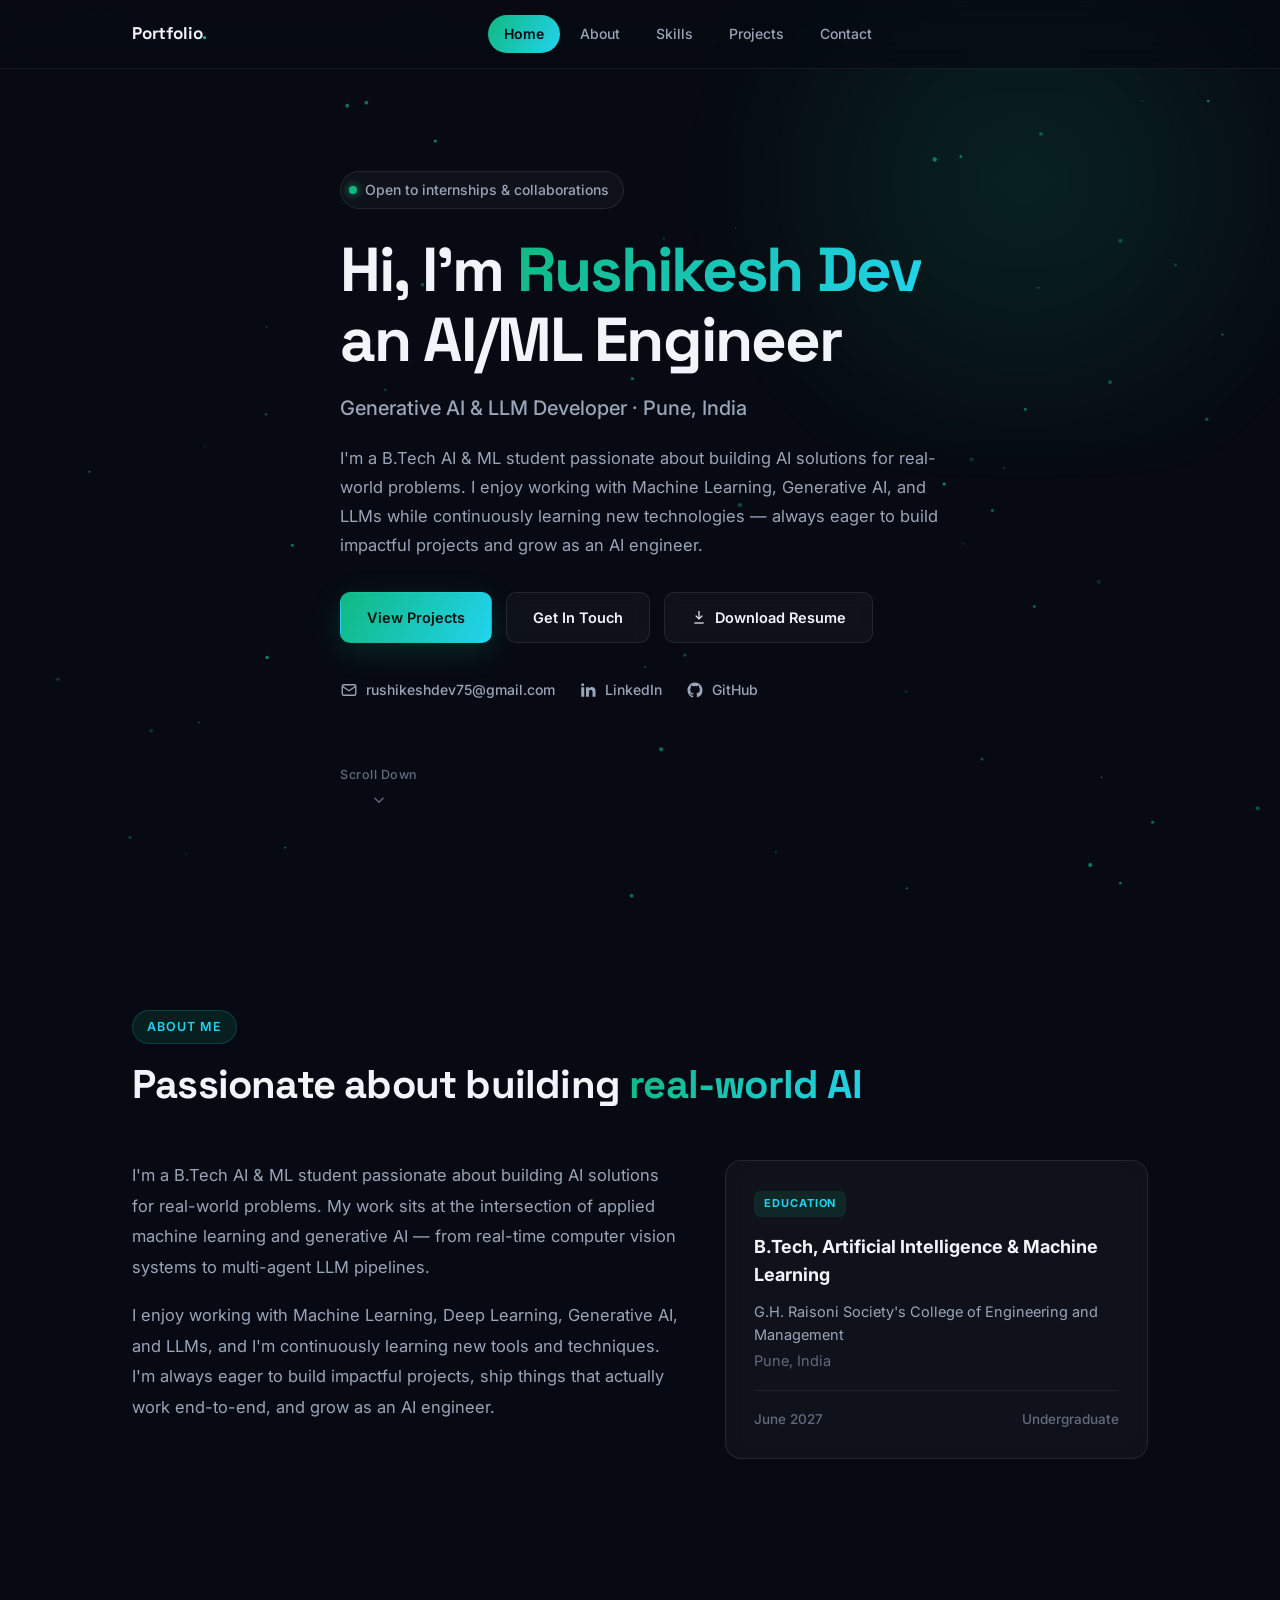
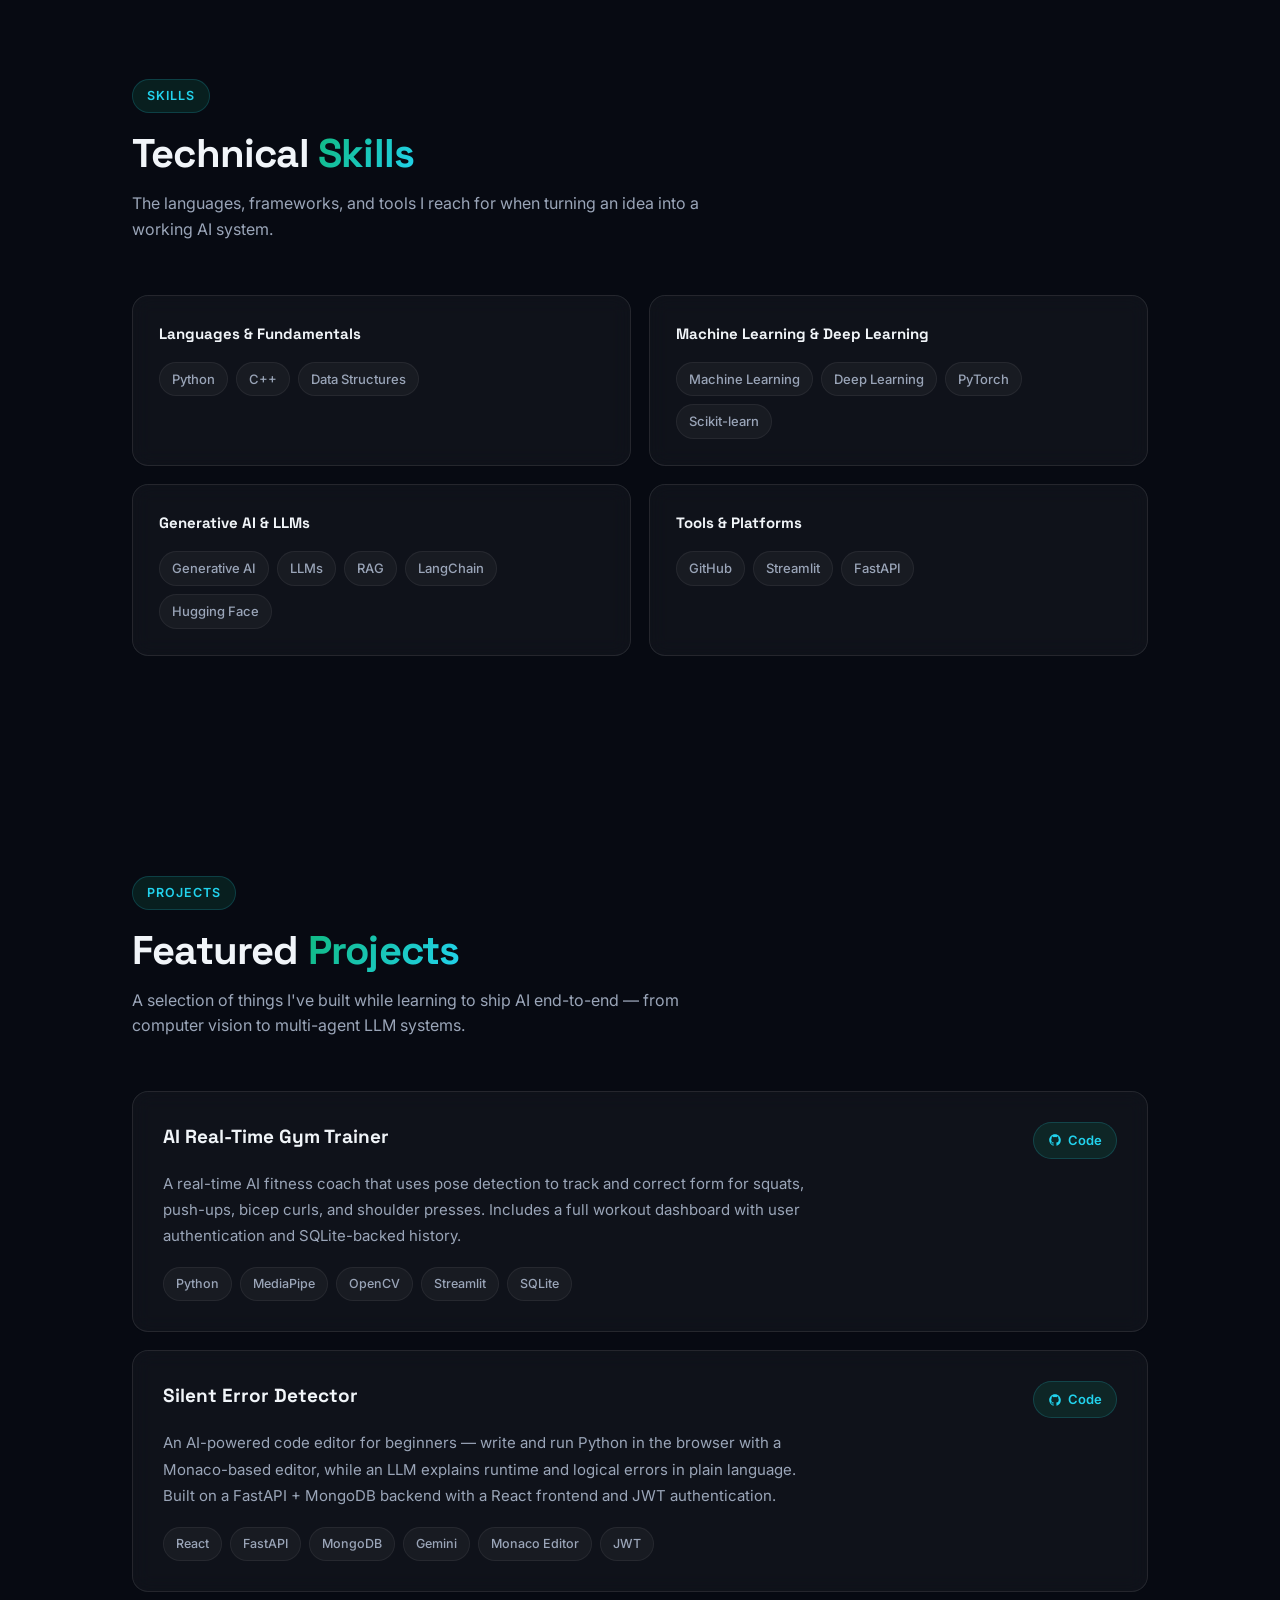
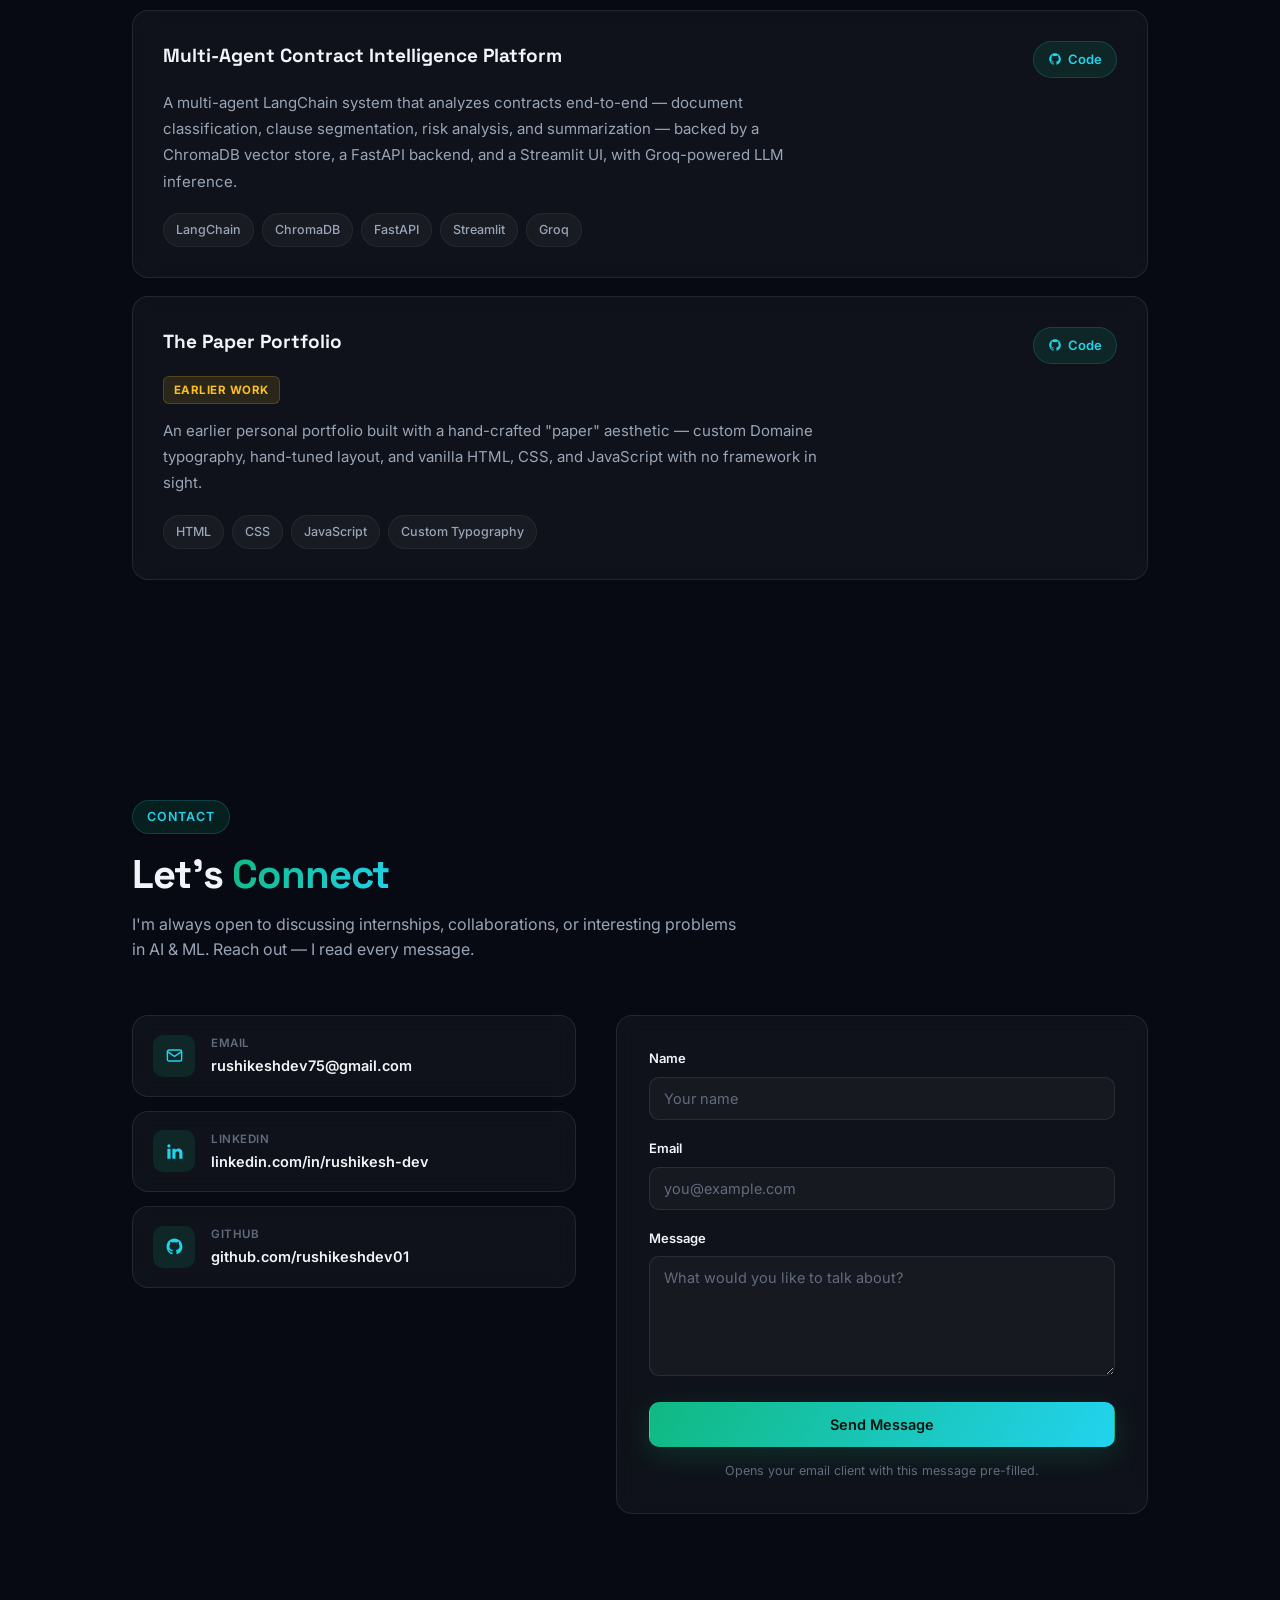
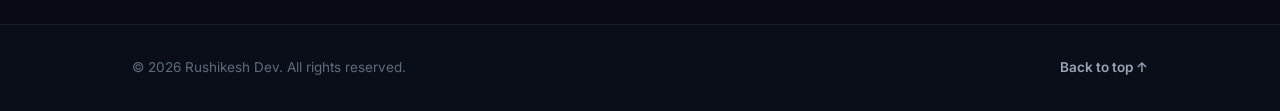
==== commit 2f2914bf: "add" ====
--- a/index.html
+++ b/index.html
@@ -47,12 +47,15 @@
     <link rel="stylesheet" href="styles.css" />
   </head>
   <body>
+    <div class="cursor-dot" id="cursorDot"></div>
+    <div class="cursor-ring" id="cursorRing"></div>
+
     <div class="scroll-progress" id="scrollProgress"></div>
 
     <header class="site-nav">
       <div class="nav-inner">
         <a href="#home" class="logo"
-          >Rushikesh<span class="accent-dot">.</span></a
+          >Portfolio<span class="accent-dot">.</span></a
         >
         <nav class="nav-links" id="navLinks">
           <a href="#home">Home</a>
@@ -61,12 +64,6 @@
           <a href="#projects">Projects</a>
           <a href="#contact">Contact</a>
         </nav>
-        <a
-          href="resume.pdf"
-          download
-          class="btn btn-primary btn-small nav-resume"
-          >Resume</a
-        >
         <button
           class="nav-toggle"
           id="navToggle"
@@ -198,81 +195,6 @@
                 things that actually work end-to-end, and grow as an AI
                 engineer.
               </p>
-
-              <div class="feature-grid">
-                <div class="feature-card">
-                  <div class="feature-icon">
-                    <svg
-                      viewBox="0 0 24 24"
-                      fill="none"
-                      stroke="currentColor"
-                      stroke-width="1.8"
-                      stroke-linecap="round"
-                      stroke-linejoin="round"
-                    >
-                      <path d="m14.5 3.5 6 6L18 12l-6-6 2.5-2.5Z" />
-                      <path d="M13 6 5 14v3l-2 2 2 2 2-2h3l8-8" />
-                    </svg>
-                  </div>
-                  <div class="feature-title">Builder Mindset</div>
-                  <div class="feature-desc">
-                    Ships end-to-end projects, not just notebooks
-                  </div>
-                </div>
-                <div class="feature-card">
-                  <div class="feature-icon">
-                    <svg
-                      viewBox="0 0 24 24"
-                      fill="none"
-                      stroke="currentColor"
-                      stroke-width="1.8"
-                    >
-                      <path d="M13 2 3 14h9l-1 8 10-12h-9l1-8Z" />
-                    </svg>
-                  </div>
-                  <div class="feature-title">Fast Learner</div>
-                  <div class="feature-desc">
-                    Picks up new AI tools and frameworks quickly
-                  </div>
-                </div>
-                <div class="feature-card">
-                  <div class="feature-icon">
-                    <svg
-                      viewBox="0 0 24 24"
-                      fill="none"
-                      stroke="currentColor"
-                      stroke-width="1.8"
-                    >
-                      <circle cx="12" cy="12" r="9" />
-                      <path d="M12 7v5l3 3" />
-                    </svg>
-                  </div>
-                  <div class="feature-title">Reliable</div>
-                  <div class="feature-desc">
-                    Focused on shipping things that actually work
-                  </div>
-                </div>
-                <div class="feature-card">
-                  <div class="feature-icon">
-                    <svg
-                      viewBox="0 0 24 24"
-                      fill="none"
-                      stroke="currentColor"
-                      stroke-width="1.8"
-                    >
-                      <path d="M17 21v-2a4 4 0 0 0-4-4H7a4 4 0 0 0-4 4v2" />
-                      <circle cx="9" cy="7" r="4" />
-                      <path
-                        d="M23 21v-2a4 4 0 0 0-3-3.87M16 3.13a4 4 0 0 1 0 7.75"
-                      />
-                    </svg>
-                  </div>
-                  <div class="feature-title">Team Player</div>
-                  <div class="feature-desc">
-                    Collaborates well across design, backend, and ML
-                  </div>
-                </div>
-              </div>
             </div>
             <div class="edu-card reveal">
               <span class="edu-badge">EDUCATION</span>
@@ -284,7 +206,7 @@
               </div>
               <div class="edu-school edu-school-muted">Pune, India</div>
               <div class="edu-meta">
-                <span>Expected June 2027</span>
+                <span>June 2027</span>
                 <span>Undergraduate</span>
               </div>
             </div>
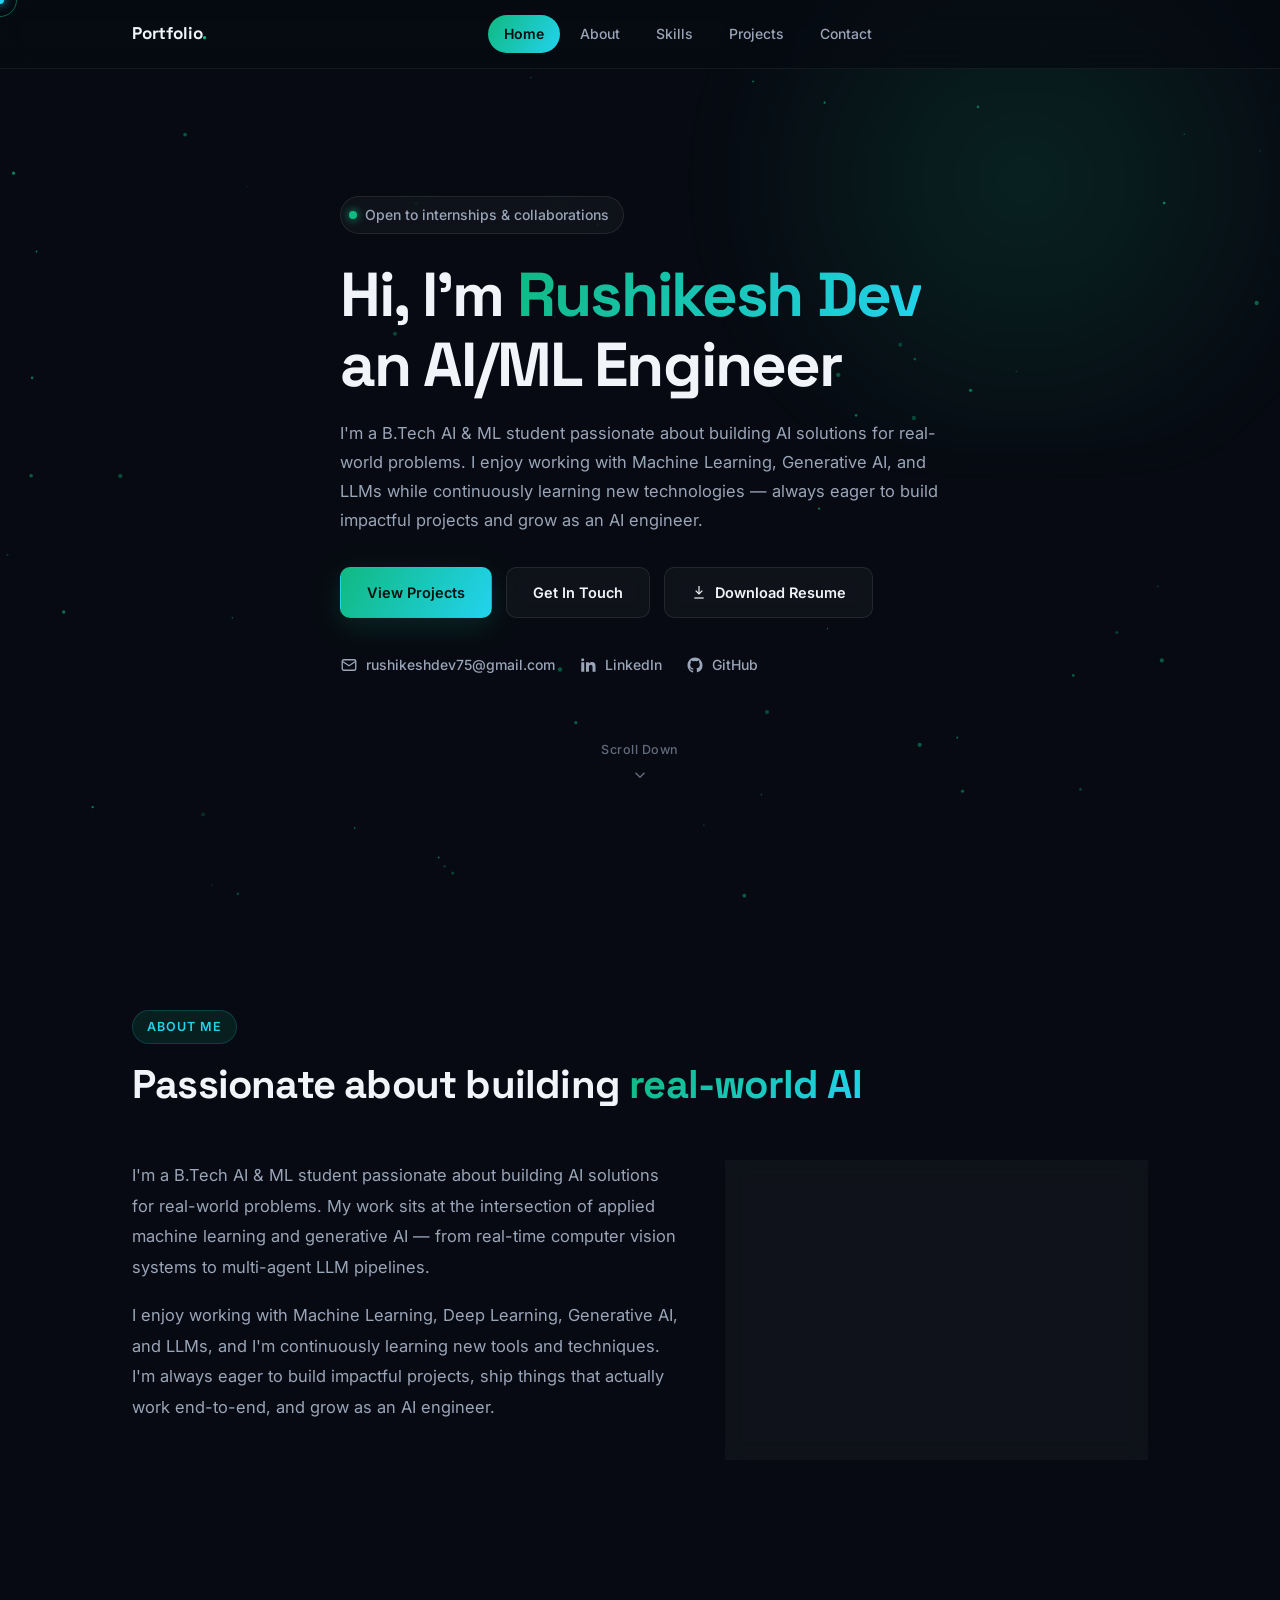
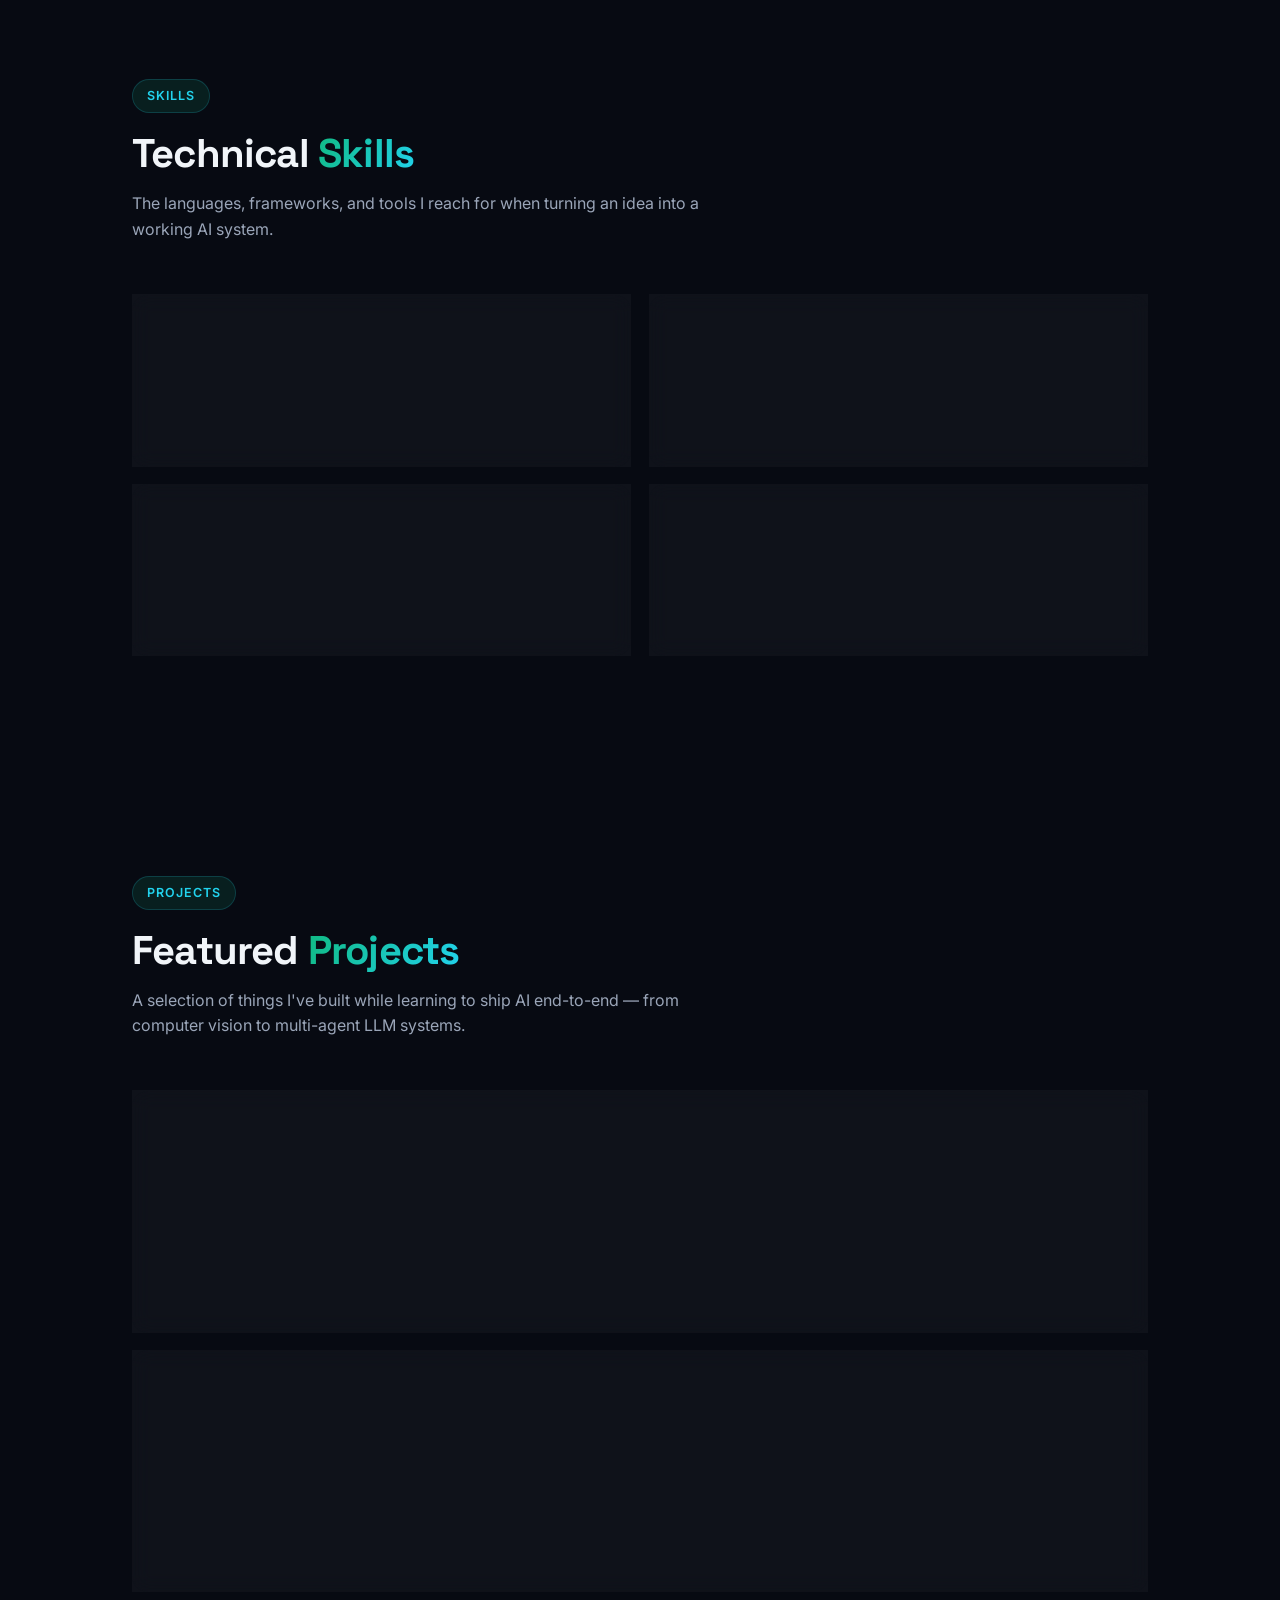
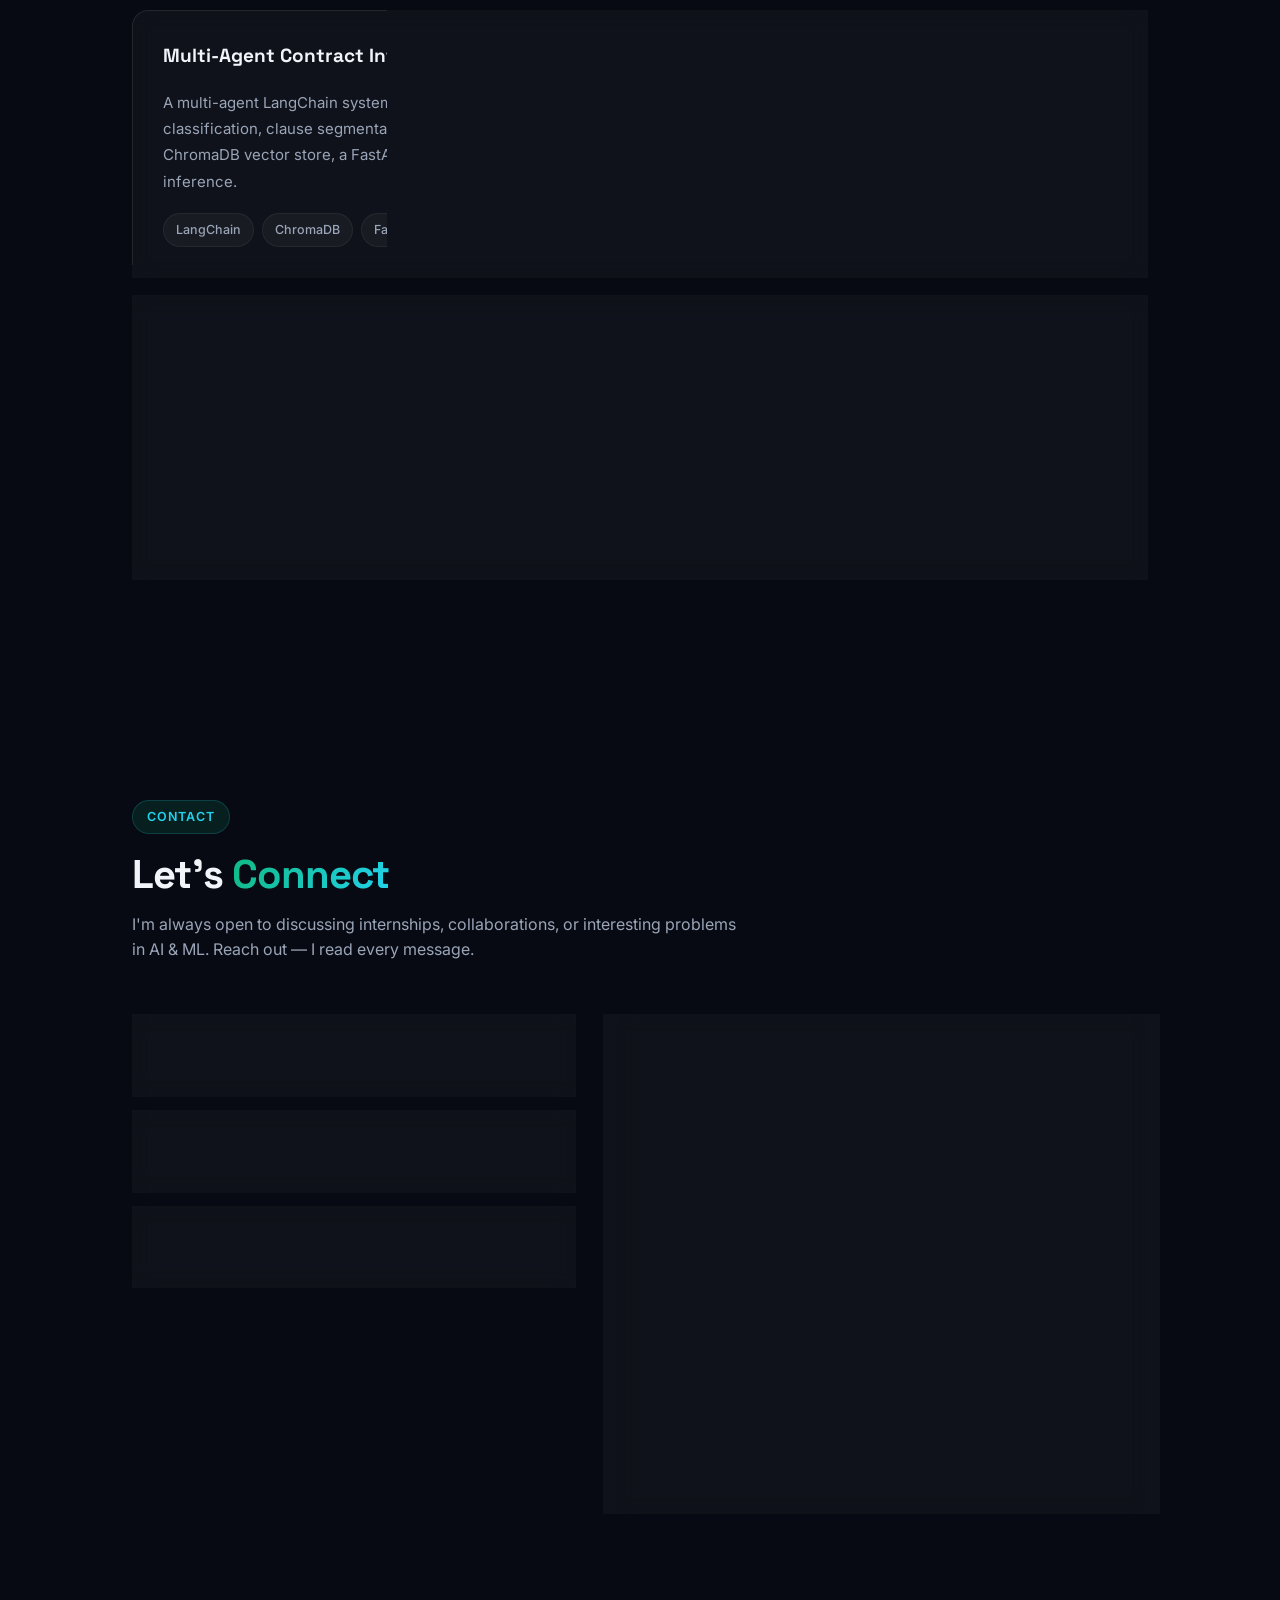
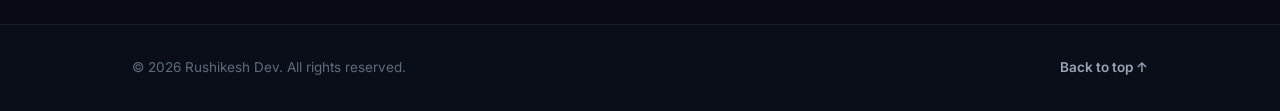
==== commit 5726779d: "change in main filr" ====
--- a/index.html
+++ b/index.html
@@ -89,7 +89,7 @@
             Hi, I'm <span class="gradient-text">Rushikesh Dev</span><br />an
             AI/ML Engineer
           </h1>
-          <p class="role">Generative AI &amp; LLM Developer · Pune, India</p>
+
           <p class="hero-about">
             I'm a B.Tech AI &amp; ML student passionate about building AI
             solutions for real-world problems. I enjoy working with Machine
--- a/styles.css
+++ b/styles.css
@@ -1,5 +1,5 @@
 /* ============ Tokens ============ */
-:root{
+:root {
   --bg: #070a12;
   --bg-elevated: #0a0e18;
   --surface: rgba(255, 255, 255, 0.035);
@@ -14,8 +14,8 @@
   --gradient: linear-gradient(120deg, var(--accent), var(--accent-2));
   --accent-dim: rgba(16, 185, 129, 0.12);
   --shadow-glow: 0 8px 30px rgba(16, 185, 129, 0.18);
-  --font-display: 'Space Grotesk', sans-serif;
-  --font-body: 'Inter', sans-serif;
+  --font-display: "Space Grotesk", sans-serif;
+  --font-body: "Inter", sans-serif;
   --max-width: 1080px;
   --radius: 16px;
   --radius-sm: 10px;
@@ -23,11 +23,25 @@
 }
 
 /* ============ Reset ============ */
-*, *::before, *::after { box-sizing: border-box; }
-html { scroll-behavior: smooth; }
+*,
+*::before,
+*::after {
+  box-sizing: border-box;
+}
+html {
+  scroll-behavior: smooth;
+}
 @media (prefers-reduced-motion: reduce) {
-  html { scroll-behavior: auto; }
-  *, *::before, *::after { animation-duration: 0.001ms !important; animation-iteration-count: 1 !important; transition-duration: 0.001ms !important; }
+  html {
+    scroll-behavior: auto;
+  }
+  *,
+  *::before,
+  *::after {
+    animation-duration: 0.001ms !important;
+    animation-iteration-count: 1 !important;
+    transition-duration: 0.001ms !important;
+  }
 }
 body {
   margin: 0;
@@ -39,12 +53,33 @@
   -webkit-font-smoothing: antialiased;
   overflow-x: hidden;
 }
-img { max-width: 100%; display: block; }
-a { color: inherit; text-decoration: none; }
-ul { list-style: none; margin: 0; padding: 0; }
-h1, h2, h3, h4 { font-family: var(--font-display); margin: 0; }
-p { margin: 0; }
-button { font-family: inherit; cursor: pointer; }
+img {
+  max-width: 100%;
+  display: block;
+}
+a {
+  color: inherit;
+  text-decoration: none;
+}
+ul {
+  list-style: none;
+  margin: 0;
+  padding: 0;
+}
+h1,
+h2,
+h3,
+h4 {
+  font-family: var(--font-display);
+  margin: 0;
+}
+p {
+  margin: 0;
+}
+button {
+  font-family: inherit;
+  cursor: pointer;
+}
 :focus-visible {
   outline: 2px solid var(--accent);
   outline-offset: 3px;
@@ -65,8 +100,14 @@
   padding: 0 32px;
   position: relative;
 }
-section { position: relative; padding: 110px 0; }
-.section-inner { position: relative; margin-bottom: 52px; }
+section {
+  position: relative;
+  padding: 110px 0;
+}
+.section-inner {
+  position: relative;
+  margin-bottom: 52px;
+}
 
 .eyebrow {
   display: inline-flex;
@@ -102,14 +143,60 @@
 .reveal {
   opacity: 0;
   transform: translateY(20px);
-  transition: opacity 700ms ease, transform 700ms ease;
-}
-.reveal.is-visible { opacity: 1; transform: translateY(0); }
+  transition:
+    opacity 700ms ease,
+    transform 700ms ease;
+}
+.reveal.is-visible {
+  opacity: 1;
+  transform: translateY(0);
+}
+
+/* ============ Custom animated cursor ============ */
+.cursor-dot,
+.cursor-ring {
+  position: fixed;
+  top: 0;
+  left: 0;
+  border-radius: 50%;
+  pointer-events: none;
+  z-index: 300;
+  transform: translate(-50%, -50%);
+}
+.cursor-dot {
+  width: 8px;
+  height: 8px;
+  background: var(--accent-2);
+  box-shadow: 0 0 10px var(--accent-2);
+}
+.cursor-ring {
+  width: 34px;
+  height: 34px;
+  border: 1.5px solid rgba(16, 185, 129, 0.5);
+  transition:
+    width 200ms ease,
+    height 200ms ease,
+    border-color 200ms ease,
+    background 200ms ease;
+}
+.cursor-ring.cursor-active {
+  width: 46px;
+  height: 46px;
+  background: rgba(16, 185, 129, 0.08);
+  border-color: var(--accent-2);
+}
+@media (hover: none), (max-width: 860px) {
+  .cursor-dot,
+  .cursor-ring {
+    display: none;
+  }
+}
 
 /* ============ Scroll progress bar ============ */
 .scroll-progress {
   position: fixed;
-  top: 0; left: 0;
+  top: 0;
+  left: 0;
   height: 3px;
   width: 0%;
   background: var(--gradient);
@@ -120,7 +207,9 @@
 /* ============ Nav ============ */
 header.site-nav {
   position: fixed;
-  top: 0; left: 0; right: 0;
+  top: 0;
+  left: 0;
+  right: 0;
   z-index: 100;
   background: rgba(7, 10, 18, 0.7);
   backdrop-filter: blur(14px);
@@ -145,7 +234,9 @@
   letter-spacing: -0.01em;
   flex-shrink: 0;
 }
-.logo .accent-dot { color: var(--accent); }
+.logo .accent-dot {
+  color: var(--accent);
+}
 .nav-links {
   display: flex;
   gap: 4px;
@@ -159,12 +250,23 @@
   color: var(--text-secondary);
   padding: 8px 16px;
   border-radius: 20px;
-  transition: color var(--transition), background var(--transition);
-}
-.nav-links a:hover { color: var(--text-primary); background: var(--surface); }
-.nav-links a.active { color: var(--bg); background: var(--gradient); font-weight: 600; }
-
-.nav-resume { flex-shrink: 0; }
+  transition:
+    color var(--transition),
+    background var(--transition);
+}
+.nav-links a:hover {
+  color: var(--text-primary);
+  background: var(--surface);
+}
+.nav-links a.active {
+  color: var(--bg);
+  background: var(--gradient);
+  font-weight: 600;
+}
+
+.nav-resume {
+  flex-shrink: 0;
+}
 
 .nav-toggle {
   display: none;
@@ -178,20 +280,36 @@
   color: var(--text-primary);
   flex-shrink: 0;
 }
-.nav-toggle span, .nav-toggle span::before, .nav-toggle span::after {
+.nav-toggle span,
+.nav-toggle span::before,
+.nav-toggle span::after {
   content: "";
   display: block;
   width: 18px;
   height: 2px;
   background: currentColor;
   position: relative;
-  transition: transform var(--transition), opacity var(--transition);
-}
-.nav-toggle span::before { position: absolute; top: -6px; }
-.nav-toggle span::after { position: absolute; top: 6px; }
-.nav-toggle.open span { background: transparent; }
-.nav-toggle.open span::before { transform: translateY(6px) rotate(45deg); }
-.nav-toggle.open span::after { transform: translateY(-6px) rotate(-45deg); }
+  transition:
+    transform var(--transition),
+    opacity var(--transition);
+}
+.nav-toggle span::before {
+  position: absolute;
+  top: -6px;
+}
+.nav-toggle span::after {
+  position: absolute;
+  top: 6px;
+}
+.nav-toggle.open span {
+  background: transparent;
+}
+.nav-toggle.open span::before {
+  transform: translateY(6px) rotate(45deg);
+}
+.nav-toggle.open span::after {
+  transform: translateY(-6px) rotate(-45deg);
+}
 
 /* ============ Hero ============ */
 .hero {
@@ -215,12 +333,18 @@
   right: -10%;
   width: 60%;
   height: 60%;
-  background: radial-gradient(circle, rgba(16,185,129,0.14), transparent 70%);
+  background: radial-gradient(
+    circle,
+    rgba(16, 185, 129, 0.14),
+    transparent 70%
+  );
   filter: blur(20px);
   z-index: 0;
   pointer-events: none;
 }
-.hero .wrap { z-index: 1; }
+.hero .wrap {
+  z-index: 1;
+}
 
 .hero-eyebrow {
   display: inline-flex;
@@ -237,7 +361,9 @@
   backdrop-filter: blur(8px);
 }
 .hero-eyebrow .pulse {
-  width: 8px; height: 8px; border-radius: 50%;
+  width: 8px;
+  height: 8px;
+  border-radius: 50%;
   background: var(--accent);
   box-shadow: 0 0 8px var(--accent);
 }
@@ -276,26 +402,44 @@
   padding: 13px 26px;
   border-radius: 10px;
   border: 1px solid transparent;
-  transition: transform var(--transition), background var(--transition), border-color var(--transition), color var(--transition), box-shadow var(--transition);
+  transition:
+    transform var(--transition),
+    background var(--transition),
+    border-color var(--transition),
+    color var(--transition),
+    box-shadow var(--transition);
   display: inline-flex;
   align-items: center;
   gap: 8px;
 }
-.btn-small { padding: 9px 18px; font-size: 13px; }
-.btn-full { width: 100%; justify-content: center; }
+.btn-small {
+  padding: 9px 18px;
+  font-size: 13px;
+}
+.btn-full {
+  width: 100%;
+  justify-content: center;
+}
 .btn-primary {
   background: var(--gradient);
   color: #04140f;
   box-shadow: var(--shadow-glow);
 }
-.btn-primary:hover { transform: translateY(-2px); box-shadow: 0 10px 34px rgba(16,185,129,0.28); }
+.btn-primary:hover {
+  transform: translateY(-2px);
+  box-shadow: 0 10px 34px rgba(16, 185, 129, 0.28);
+}
 .btn-ghost {
   border-color: var(--border);
   color: var(--text-primary);
   background: var(--surface);
   backdrop-filter: blur(8px);
 }
-.btn-ghost:hover { border-color: var(--accent); color: var(--accent-2); transform: translateY(-2px); }
+.btn-ghost:hover {
+  border-color: var(--accent);
+  color: var(--accent-2);
+  transform: translateY(-2px);
+}
 
 .hero-links {
   display: flex;
@@ -312,26 +456,41 @@
   color: var(--text-secondary);
   transition: color var(--transition);
 }
-.hero-links a:hover { color: var(--accent-2); }
-.hero-links svg { width: 18px; height: 18px; flex-shrink: 0; }
+.hero-links a:hover {
+  color: var(--accent-2);
+}
+.hero-links svg {
+  width: 18px;
+  height: 18px;
+  flex-shrink: 0;
+}
 
 .scroll-indicator {
   display: flex;
   flex-direction: column;
   align-items: center;
   gap: 6px;
-  margin-top: 64px;
+  margin: 64px auto 0 auto;
   color: var(--text-muted);
   font-size: 12.5px;
   font-weight: 500;
   letter-spacing: 0.04em;
   width: fit-content;
+  text-align: center;
   animation: bob 2.4s ease-in-out infinite;
 }
-.scroll-indicator svg { width: 18px; height: 18px; }
+.scroll-indicator svg {
+  width: 18px;
+  height: 18px;
+}
 @keyframes bob {
-  0%, 100% { transform: translateY(0); }
-  50% { transform: translateY(6px); }
+  0%,
+  100% {
+    transform: translateY(0);
+  }
+  50% {
+    transform: translateY(6px);
+  }
 }
 
 /* ============ Stats bar ============ */
@@ -346,7 +505,9 @@
   grid-template-columns: repeat(4, 1fr);
   gap: 20px;
 }
-.stat-item { text-align: center; }
+.stat-item {
+  text-align: center;
+}
 .stat-num {
   font-family: var(--font-display);
   font-size: clamp(28px, 4vw, 38px);
@@ -367,8 +528,14 @@
   gap: 44px;
   align-items: start;
 }
-.about-text p { color: var(--text-secondary); font-size: 16.5px; line-height: 1.85; }
-.about-text p + p { margin-top: 18px; }
+.about-text p {
+  color: var(--text-secondary);
+  font-size: 16.5px;
+  line-height: 1.85;
+}
+.about-text p + p {
+  margin-top: 18px;
+}
 
 .feature-grid {
   display: grid;
@@ -382,20 +549,42 @@
   border-radius: var(--radius-sm);
   padding: 18px;
   backdrop-filter: blur(8px);
-  transition: border-color var(--transition), transform var(--transition), background var(--transition);
-}
-.feature-card:hover { border-color: rgba(16,185,129,0.4); transform: translateY(-3px); background: var(--surface-hover); }
+  transition:
+    border-color var(--transition),
+    transform var(--transition),
+    background var(--transition);
+}
+.feature-card:hover {
+  border-color: rgba(16, 185, 129, 0.4);
+  transform: translateY(-3px);
+  background: var(--surface-hover);
+}
 .feature-icon {
-  width: 34px; height: 34px;
+  width: 34px;
+  height: 34px;
   border-radius: 8px;
   background: var(--accent-dim);
   color: var(--accent-2);
-  display: flex; align-items: center; justify-content: center;
+  display: flex;
+  align-items: center;
+  justify-content: center;
   margin-bottom: 12px;
 }
-.feature-icon svg { width: 17px; height: 17px; }
-.feature-title { font-size: 14.5px; font-weight: 600; color: var(--text-primary); margin-bottom: 4px; }
-.feature-desc { font-size: 12.5px; color: var(--text-muted); line-height: 1.5; }
+.feature-icon svg {
+  width: 17px;
+  height: 17px;
+}
+.feature-title {
+  font-size: 14.5px;
+  font-weight: 600;
+  color: var(--text-primary);
+  margin-bottom: 4px;
+}
+.feature-desc {
+  font-size: 12.5px;
+  color: var(--text-muted);
+  line-height: 1.5;
+}
 
 .edu-card {
   background: var(--surface);
@@ -404,9 +593,14 @@
   padding: 28px;
   position: relative;
   backdrop-filter: blur(10px);
-  transition: border-color var(--transition), transform var(--transition);
-}
-.edu-card:hover { border-color: rgba(16,185,129,0.35); transform: translateY(-3px); }
+  transition:
+    border-color var(--transition),
+    transform var(--transition);
+}
+.edu-card:hover {
+  border-color: rgba(16, 185, 129, 0.35);
+  transform: translateY(-3px);
+}
 .edu-badge {
   display: inline-block;
   font-size: 11px;
@@ -424,8 +618,14 @@
   color: var(--text-primary);
   margin-bottom: 10px;
 }
-.edu-school { color: var(--text-secondary); font-size: 14.5px; margin-bottom: 2px; }
-.edu-school-muted { color: var(--text-muted); }
+.edu-school {
+  color: var(--text-secondary);
+  font-size: 14.5px;
+  margin-bottom: 2px;
+}
+.edu-school-muted {
+  color: var(--text-muted);
+}
 .edu-meta {
   display: flex;
   justify-content: space-between;
@@ -449,21 +649,32 @@
   border-radius: var(--radius);
   padding: 26px;
   backdrop-filter: blur(10px);
-  transition: border-color var(--transition), transform var(--transition), background var(--transition);
-}
-.skill-card:hover { border-color: rgba(16,185,129,0.35); transform: translateY(-3px); background: var(--surface-hover); }
+  transition:
+    border-color var(--transition),
+    transform var(--transition),
+    background var(--transition);
+}
+.skill-card:hover {
+  border-color: rgba(16, 185, 129, 0.35);
+  transform: translateY(-3px);
+  background: var(--surface-hover);
+}
 .skill-card h3 {
   font-size: 15px;
   font-weight: 700;
   color: var(--text-primary);
   margin-bottom: 16px;
 }
-.tag-row { display: flex; flex-wrap: wrap; gap: 8px; }
+.tag-row {
+  display: flex;
+  flex-wrap: wrap;
+  gap: 8px;
+}
 .tag {
   font-size: 13px;
   font-weight: 500;
   color: var(--text-secondary);
-  background: rgba(255,255,255,0.04);
+  background: rgba(255, 255, 255, 0.04);
   border: 1px solid var(--border-soft);
   padding: 6px 12px;
   border-radius: 20px;
@@ -481,13 +692,17 @@
   border-radius: var(--radius);
   padding: 30px;
   backdrop-filter: blur(10px);
-  transition: box-shadow var(--transition), transform var(--transition), border-color var(--transition), background var(--transition);
+  transition:
+    box-shadow var(--transition),
+    transform var(--transition),
+    border-color var(--transition),
+    background var(--transition);
 }
 .project-card:hover {
   transform: translateY(-3px);
-  border-color: rgba(16,185,129,0.4);
+  border-color: rgba(16, 185, 129, 0.4);
   background: var(--surface-hover);
-  box-shadow: 0 16px 40px rgba(16,185,129,0.08);
+  box-shadow: 0 16px 40px rgba(16, 185, 129, 0.08);
 }
 .project-head {
   display: flex;
@@ -514,10 +729,15 @@
   border-radius: 20px;
   white-space: nowrap;
   transition: background var(--transition);
-  border: 1px solid rgba(34,211,238,0.18);
-}
-.project-link:hover { background: rgba(16,185,129,0.2); }
-.project-link svg { width: 14px; height: 14px; }
+  border: 1px solid rgba(34, 211, 238, 0.18);
+}
+.project-link:hover {
+  background: rgba(16, 185, 129, 0.2);
+}
+.project-link svg {
+  width: 14px;
+  height: 14px;
+}
 .project-desc {
   color: var(--text-secondary);
   font-size: 15px;
@@ -525,20 +745,26 @@
   margin-bottom: 18px;
   max-width: 660px;
 }
-.project-tags { display: flex; flex-wrap: wrap; gap: 8px; }
-.project-tags .tag { font-size: 12.5px; }
+.project-tags {
+  display: flex;
+  flex-wrap: wrap;
+  gap: 8px;
+}
+.project-tags .tag {
+  font-size: 12.5px;
+}
 .project-note {
   font-size: 11.5px;
   font-weight: 700;
   letter-spacing: 0.04em;
   text-transform: uppercase;
   color: #fbbf24;
-  background: rgba(251,191,36,0.12);
+  background: rgba(251, 191, 36, 0.12);
   display: inline-block;
   padding: 4px 10px;
   border-radius: 6px;
   margin-bottom: 14px;
-  border: 1px solid rgba(251,191,36,0.2);
+  border: 1px solid rgba(251, 191, 36, 0.2);
 }
 
 /* ============ Contact ============ */
@@ -547,7 +773,11 @@
   grid-template-columns: 1fr 1.2fr;
   gap: 40px;
 }
-.contact-cards { display: flex; flex-direction: column; gap: 14px; }
+.contact-cards {
+  display: flex;
+  flex-direction: column;
+  gap: 14px;
+}
 .contact-card {
   display: flex;
   align-items: center;
@@ -557,20 +787,45 @@
   border-radius: var(--radius);
   padding: 18px 20px;
   backdrop-filter: blur(10px);
-  transition: border-color var(--transition), transform var(--transition), background var(--transition);
-}
-.contact-card:hover { border-color: rgba(16,185,129,0.4); transform: translateX(4px); background: var(--surface-hover); }
+  transition:
+    border-color var(--transition),
+    transform var(--transition),
+    background var(--transition);
+}
+.contact-card:hover {
+  border-color: rgba(16, 185, 129, 0.4);
+  transform: translateX(4px);
+  background: var(--surface-hover);
+}
 .contact-icon {
-  width: 42px; height: 42px;
+  width: 42px;
+  height: 42px;
   border-radius: 10px;
   background: var(--accent-dim);
   color: var(--accent-2);
-  display: flex; align-items: center; justify-content: center;
+  display: flex;
+  align-items: center;
+  justify-content: center;
   flex-shrink: 0;
 }
-.contact-icon svg { width: 19px; height: 19px; }
-.contact-card .label { font-size: 11.5px; color: var(--text-muted); font-weight: 600; text-transform: uppercase; letter-spacing: 0.05em; }
-.contact-card .value { font-size: 14.5px; color: var(--text-primary); font-weight: 600; margin-top: 2px; word-break: break-word; }
+.contact-icon svg {
+  width: 19px;
+  height: 19px;
+}
+.contact-card .label {
+  font-size: 11.5px;
+  color: var(--text-muted);
+  font-weight: 600;
+  text-transform: uppercase;
+  letter-spacing: 0.05em;
+}
+.contact-card .value {
+  font-size: 14.5px;
+  color: var(--text-primary);
+  font-weight: 600;
+  margin-top: 2px;
+  word-break: break-word;
+}
 
 .contact-form {
   background: var(--surface);
@@ -579,7 +834,9 @@
   padding: 32px;
   backdrop-filter: blur(10px);
 }
-.form-row { margin-bottom: 18px; }
+.form-row {
+  margin-bottom: 18px;
+}
 .form-row label {
   display: block;
   font-size: 13px;
@@ -587,24 +844,34 @@
   color: var(--text-primary);
   margin-bottom: 8px;
 }
-.form-row input, .form-row textarea {
+.form-row input,
+.form-row textarea {
   width: 100%;
-  background: rgba(255,255,255,0.03);
+  background: rgba(255, 255, 255, 0.03);
   border: 1px solid var(--border);
   border-radius: 10px;
   padding: 12px 14px;
   color: var(--text-primary);
   font-family: var(--font-body);
   font-size: 14.5px;
-  transition: border-color var(--transition), background var(--transition);
-}
-.form-row input::placeholder, .form-row textarea::placeholder { color: var(--text-muted); }
-.form-row input:focus, .form-row textarea:focus {
+  transition:
+    border-color var(--transition),
+    background var(--transition);
+}
+.form-row input::placeholder,
+.form-row textarea::placeholder {
+  color: var(--text-muted);
+}
+.form-row input:focus,
+.form-row textarea:focus {
   border-color: var(--accent);
-  background: rgba(255,255,255,0.05);
+  background: rgba(255, 255, 255, 0.05);
   outline: none;
 }
-.form-row textarea { resize: vertical; min-height: 120px; }
+.form-row textarea {
+  resize: vertical;
+  min-height: 120px;
+}
 .form-note {
   font-size: 12.5px;
   color: var(--text-muted);
@@ -627,26 +894,52 @@
   font-size: 13.5px;
   color: var(--text-muted);
 }
-.footer-inner a { color: var(--text-secondary); font-weight: 600; transition: color var(--transition); }
-.footer-inner a:hover { color: var(--accent-2); }
+.footer-inner a {
+  color: var(--text-secondary);
+  font-weight: 600;
+  transition: color var(--transition);
+}
+.footer-inner a:hover {
+  color: var(--accent-2);
+}
 
 /* ============ Responsive ============ */
 @media (max-width: 860px) {
-  .about-grid, .contact-grid { grid-template-columns: 1fr; }
-  .skills-grid { grid-template-columns: 1fr; }
-  .stats-grid { grid-template-columns: repeat(2, 1fr); gap: 28px; }
-  .feature-grid { grid-template-columns: 1fr 1fr; }
-  section { padding: 80px 0; }
+  .about-grid,
+  .contact-grid {
+    grid-template-columns: 1fr;
+  }
+  .skills-grid {
+    grid-template-columns: 1fr;
+  }
+  .stats-grid {
+    grid-template-columns: repeat(2, 1fr);
+    gap: 28px;
+  }
+  .feature-grid {
+    grid-template-columns: 1fr 1fr;
+  }
+  section {
+    padding: 80px 0;
+  }
 }
 
 @media (max-width: 680px) {
-  .wrap { padding: 0 20px; }
-  .nav-inner { padding: 0 20px; }
-  .nav-resume { display: none; }
+  .wrap {
+    padding: 0 20px;
+  }
+  .nav-inner {
+    padding: 0 20px;
+  }
+  .nav-resume {
+    display: none;
+  }
   .nav-links {
     position: fixed;
-    top: 68px; left: 0; right: 0;
-    background: rgba(10,14,24,0.98);
+    top: 68px;
+    left: 0;
+    right: 0;
+    background: rgba(10, 14, 24, 0.98);
     border-bottom: 1px solid var(--border-soft);
     flex-direction: column;
     align-items: stretch;
@@ -655,13 +948,31 @@
     transform: translateY(-12px);
     opacity: 0;
     pointer-events: none;
-    transition: opacity var(--transition), transform var(--transition);
+    transition:
+      opacity var(--transition),
+      transform var(--transition);
     backdrop-filter: blur(14px);
   }
-  .nav-links.open { transform: translateY(0); opacity: 1; pointer-events: auto; }
-  .nav-links a { padding: 12px 14px; border-radius: 8px; }
-  .nav-toggle { display: flex; }
-  .hero { padding-top: 120px; min-height: auto; }
-  .feature-grid { grid-template-columns: 1fr; }
-  .stats-grid { grid-template-columns: 1fr 1fr; }
-}
+  .nav-links.open {
+    transform: translateY(0);
+    opacity: 1;
+    pointer-events: auto;
+  }
+  .nav-links a {
+    padding: 12px 14px;
+    border-radius: 8px;
+  }
+  .nav-toggle {
+    display: flex;
+  }
+  .hero {
+    padding-top: 120px;
+    min-height: auto;
+  }
+  .feature-grid {
+    grid-template-columns: 1fr;
+  }
+  .stats-grid {
+    grid-template-columns: 1fr 1fr;
+  }
+}
